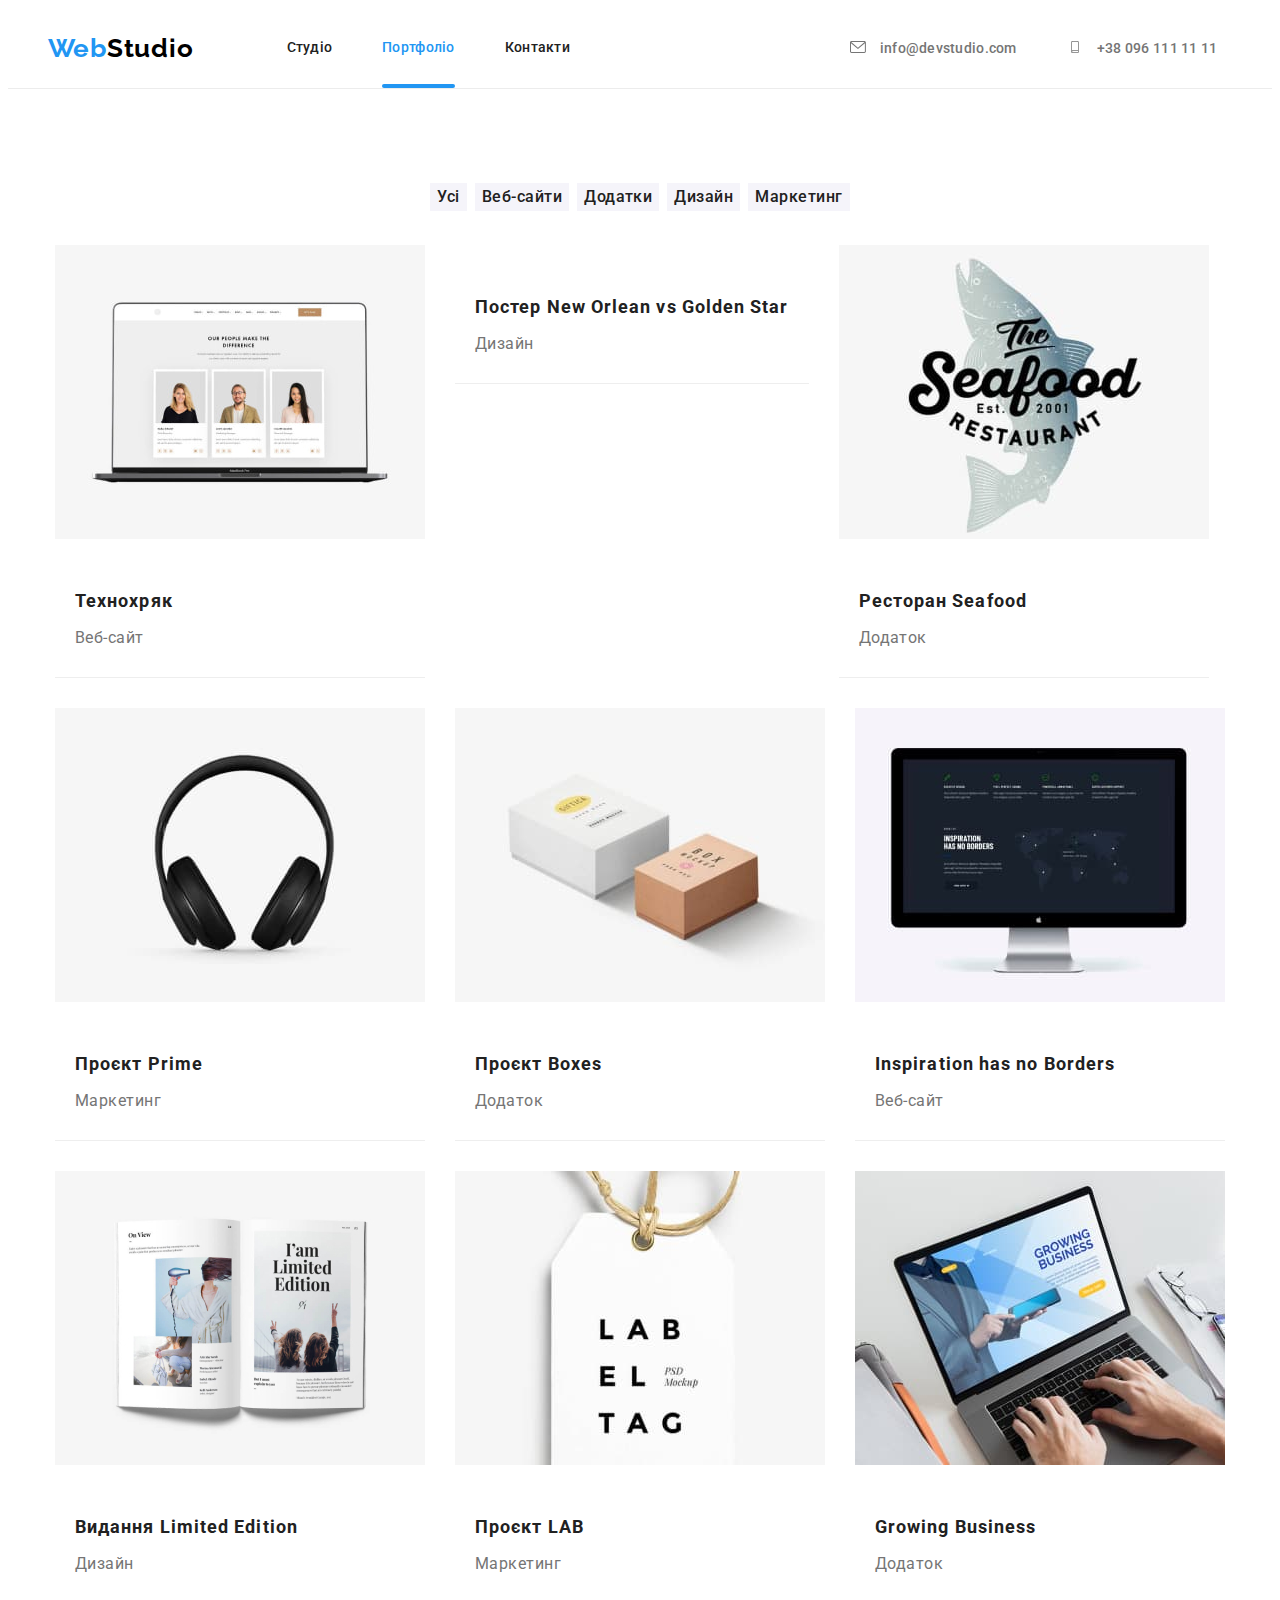
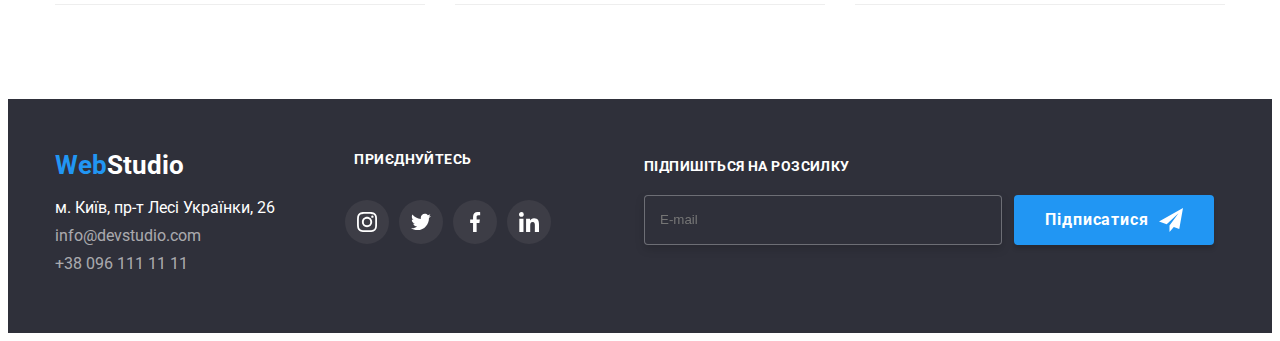
==== portfolio.html @ b53e61b6 "Add files via upload" ====
<!DOCTYPE html>
<html lang="uk">
<head>
    <meta charset="UTF-8">
    <meta http-equiv="X-UA-Compatible" content="IE=edge">
    <meta name="viewport" content="width=device-width, initial-scale=1.0">
    <title>Портфоліо</title>
    <link rel="preconnect" href="https://fonts.googleapis.com">
    <link rel="preconnect" href="https://fonts.gstatic.com" crossorigin>
    <link href="https://fonts.googleapis.com/css2?family=Raleway:wght@700&family=Roboto:wght@400;500;700;900&display=swap"
        rel="stylesheet">
    <link rel="stylesheet" href="https://cdnjs.cloudflare.com/ajax/libs/modern-normalize/1.1.0/modern-normalize.min.css"
        integrity="sha512-wpPYUAdjBVSE4KJnH1VR1HeZfpl1ub8YT/NKx4PuQ5NmX2tKuGu6U/JRp5y+Y8XG2tV+wKQpNHVUX03MfMFn9Q=="
        crossorigin="anonymous" referrerpolicy="no-referrer" />
   <link rel="stylesheet" href="./css/style.css">
</head>

<body>
<header class="header">
    <div class="header__list  container">
        <nav class="header__nav">
            <a class="logo" href="./index.html"><span class="logo__span">Web</span>Studio</a>
            <ul class="header__nav list">
                <li class="item">
                    <a href="./index.html" class="link">Студіо</a>
                </li>
                <li class="item">
                    <a href="./portfolio.html" class="link  current">Портфоліо</a>
                </li>
                <li class="item">
                    <a href="./test.html" class="link">Контакти</a>
                </li>
            </ul>
        </nav>
        <ul class="cont__nav list">
            <li class="item">
                <svg class="icon__header" width="16px" height="12px">
                    <use href="./images/icons.svg#envelope-hover"></use>
                </svg>
                <a href="mailto:info@devstudio.com" class="link">info@devstudio.com</a>
                <!-- <div class="registr"></div> -->
            </li>

            <li class="item">
                <svg class="icon__header" width="10px" height="16px">
                    <use href="./images/icons.svg#smartphone"></use>
                </svg>
                <a href="tel:+380961111111" class="link" data-mo>+38 096 111 11 11</a>
            </li>
        </ul>
    </div>
</header>
    <main>
                <!-- Навігація по сайту -->
            <h1 class="visually__hidden">Приклади робіт</h1>
        <section class="filtres container">
            <ul class="list filtres__project">
                <li class="item"><button class="button filtres__button" type="button" >Усі</button></li>
                <li class="item"><button class="button filtres__button" type="button">Веб-сайти</button></li>
                <li class="item"><button class="button filtres__button" type="button">Додатки</button></li>
                <li class="item"><button class="button filtres__button" type="button">Дизайн</button></li>
                <li class="item"><button class="button filtres__button" type="button">Маркетинг</button></li>
            </ul>
        </section>
        
             <!--project-->
        <section class="container project">           
            <ul class="list project__portfolio">
                <li class="proj">
                    <a  href="#" class="link">
                    <div class="works">                    
                    <img src="./images/Portfolio/foto-laptop.jpg" alt="">
                    <p class="features-card">Ресурс пропонує комплексні пропозиції з різним рівнем функціоналу та сервісів. Все це дозволить відвідувачу отримати вичерпні відомості про компанію чи приватну особу.</p>
                </div>            
                   
                <div class="name-project">
                        <h2 class="project-title">Технохряк</h2>
                        <p class="project-text">Веб-сайт</p>                
                 </div> 
                </a>                   
                </li>

                <li class="item proj">
                    <a class="link" href="#">
                        <div class="works">
                          <img src="./images/Portfolio/basketball.jpg" alt=""> 
                          <p class="features-card">Ресурс пропонує комплексні пропозиції з різним рівнем функціоналу та сервісів. Все це дозволить відвідувачу отримати вичерпні відомості про компанію чи приватну особу.</p> 
                        </div>
                     
                     <div class="name-project">
                        <h2 class="project-title">Постер New Orlean vs Golden Star</h2>
                        <p class="project-text">Дизайн</p></div>
                </a>                                         
                </li>

                <li class="item proj">
                    <a class="link" href="#">
                        <div class="works">
                           <img src="./images/Portfolio/seabood-restoran.jpg" alt="">
                           <p class="features-card">Ресурс пропонує комплексні пропозиції з різним рівнем функціоналу та сервісів. Все це дозволить відвідувачу отримати вичерпні відомості про компанію чи приватну особу.</p>  
                        </div>
                    
                    <div class="name-project">
                        <h2 class="project-title">Ресторан Seafood</h2>
                        <p class="project-text">Додаток</p></div>
                    </a>                                        
                </li>

                <li class="item proj">
                    <a class="link" href="#">
                        <div class="works">
                            <img src="./images/Portfolio/headphone.jpg" alt="">
                            <p class="features-card">Ресурс пропонує комплексні пропозиції з різним рівнем функціоналу та сервісів. Все це дозволить відвідувачу отримати вичерпні відомості про компанію чи приватну особу.</p> 
                        </div>
                    
                    <div class="name-project">
                        <h2 class="project-title">Проєкт Prime</h2>
                        <p class="project-text">Маркетинг</p></div>
                    </a>
                                        
                </li>

                <li class="item proj"> 
                    <a class="link" href="#">
                        <div class="works">
                            <img src="./images/Portfolio/box.jpg" alt="">
                            <p class="features-card">Ресурс пропонує комплексні пропозиції з різним рівнем функціоналу та сервісів. Все це дозволить відвідувачу отримати вичерпні відомості про компанію чи приватну особу.</p> 
                        </div>
                    
                    <div class="name-project">
                        <h2 class="project-title">Проєкт Boxes</h2>
                        <p class="project-text">Додаток</p></div>
                    </a>
                                        
                </li>
                
                <li class="item proj">
                    <a class="link" href="#">
                        <div class="works">
                            <img src="./images/Portfolio/monitor-aple.jpg" alt="">
                            <p class="features-card">Ресурс пропонує комплексні пропозиції з різним рівнем функціоналу та сервісів. Все це дозволить відвідувачу отримати вичерпні відомості про компанію чи приватну особу.</p> 
                        </div>
                    
                    <div class="name-project">
                        <h2 class="project-title">Inspiration has no Borders</h2>
                        <p class="project-text">Веб-сайт</p></div>
                    </a>                  
                </li>

                <li class="item proj">
                    <a class="link" href="#">
                        <div class="works">
                            <img src="./images/Portfolio/joornal.jpg" alt="">
                            <p class="features-card">Ресурс пропонує комплексні пропозиції з різним рівнем функціоналу та сервісів. Все це дозволить відвідувачу отримати вичерпні відомості про компанію чи приватну особу.</p> 
                        </div>
                    
                    <div class="name-project">
                         <h2 class="project-title">Видання Limited Edition</h2>
                         <p class="project-text">Дизайн</p></div>
                        </a>                                       
                </li>
 
                <li class="item proj">
                    <a class="link" href="#">
                        <div class="works">
                            <img src="./images/Portfolio/label-tag.jpg" alt="">
                            <p class="features-card">Ресурс пропонує комплексні пропозиції з різним рівнем функціоналу та сервісів. Все це дозволить відвідувачу отримати вичерпні відомості про компанію чи приватну особу.</p> 
                        </div>
                    
                    <div class="name-project">
                        <h2 class="project-title">Проєкт LAB</h2>
                        <p class="project-text">Маркетинг</p></div>
                        </a>                                        
                </li>

                <li class="item proj">
                    <a class="link" href="">
                        <div class="works">
                            <img src="./images/Portfolio/laptop-work.jpg" alt="Зростаючий бізнес">
                            <p class="features-card">Ресурс пропонує комплексні пропозиції з різним рівнем функціоналу та сервісів. Все це дозволить відвідувачу отримати вичерпні відомості про компанію чи приватну особу.</p> 
                        </div>
                    
                    <div class="name-project">
                        <h2 class="project-title">Growing Business</h2>
                        <p class="project-text">Додаток</p></div>
                    </a>                                        
                </li>                                           
            </ul>            
        </section>
    </main>

<footer>
    <div class="foot container">
        <div class="">
            <a class="logo__foot" href="./index.html"><span class="logo__span">Web</span>Studio</a>
            <p class="address">м. Київ, пр-т Лесі Українки, 26 </p>
            <address class="main__address">
                <ul class="main__kontakt list">
                    <li class="mail"><a class="contact" href="mailto:info@devstudio.com">info@devstudio.com</a></li>
                    <li class="mail"> <a class="contact" href="tel:+380961111111">+38 096 111 11 11</a></li>
                </ul>
            </address>
        </div>

        <div class="link__footer">
            <p>приєднуйтесь</p>
            <ul class="seti list">
                <li>
                    <a class="link-seti" href="https://www.instagram.com/">
                        <svg width="20px" height="20px">
                            <use href="./images/icons.svg#instagram"></use>
                        </svg>
                    </a>
                </li>
                <li>
                    <a class="link-seti" href="https://twitter.com/">
                        <svg width="20px" height="20px">
                            <use href="./images/icons.svg#twitter"></use>
                        </svg>
                    </a>
                </li>
                <li>
                    <a class="link-seti" href="https://www.facebook.com/">
                        <svg width="20px" height="20px">
                            <use href="./images/icons.svg#facebook"></use>
                        </svg>
                    </a>
                </li>
                <li>
                    <a class="link-seti" href="https://www.linkedin.com/">
                        <svg width="20px" height="20px">
                            <use href="./images/icons.svg#linkedin"></use>
                        </svg>
                    </a>
                </li>
            </ul>
        </div>
        <div class="mail__input">
            <h3 class="join__us">Підпишіться на розсилку</h3>
            <div class="subscribe">
                <label for="mail"></label>
                <input id="mail" type="email" name="mail" placeholder="E-mail">
                <button class="submit__footer" type="submit">Підписатися
                    <svg class="icon__send" width="24" height="24">
                        <use href="./images/icons.svg#icon-send"></use>
                    </svg>
                </button>
            </div>
        </div>


    </div>


</footer>
    
</body>
</html>
---- css/style.css ----
/*  Collors вторичний #212121 */
/*  Collors основний #757575 */
/*  Акцент #2196F3; */
/* Button-active */
/* --bacground-team F5F4FA */

:root{
--primary-text-color: #757575;
--title-text-color: #212121;
--accent-color: #2196F3;
--color-logotip: #000000;
--background: #FFFFFF;
--footer-color: #2F303A;
--background-color: #F5F4FA;
--color-address:rgba(255, 255, 255, 0.6);
--button-active:#188CE8;
--badground-team: #F5F4FA;
--border: #EEEEEE;
--color-icon: #F6F5FB;
--color-seti:#AFB1B8;
--color-backdrop: rgba(0, 0, 0, 0.2);
--color-modal: 0px 1px 3px rgba(0, 0, 0, 0.12), 0px 1px 1px rgba(0, 0, 0, 0.14), 0px 2px 1px rgba(0, 0, 0, 0.2);
--color-border-input: rgba(255, 255, 255, 0.3);
} 
/* Свойства для корректного отображения картинок */
img {
    display: block;
    max-width: 100%;
    height: auto;
}

html{
    box-sizing: border-box; /* pading+border+content Точні розміри */
}
*,
*::before,
*::after{
    box-sizing: inherit;
}

body
{
   background-color: #FFFFFF;
   color: var(--primary-text-color);
   font-family: Roboto, sans-serif;   
}

/* Стили для обнуления верхних отступов у элементов */
h1,
h2,
h3,
h4,
h5,
h6,
p {
    margin-top: 0;
}

/* Класс для обнуления базовых свойств у списков (ul) */
.list{
    list-style: none;
    padding: 0px;
    margin: 0px;
}   

    /*  text-decoration: none; */
.logo, .link, .works,
.logo__foot, .contact
{
    text-decoration: none;
}

                 /*  Header  */

.header.container{
      margin-left: auto;
        margin-right: auto;
        padding-left: 15px;
        padding-right: 15px;
        width: 1200px;
}          

.header {
    align-items: center;
    justify-content: space-between;
    margin-top: 0px;
    margin-bottom: 0px;
    padding-right: 15px;
    border-bottom: 1px solid #ECECEC;
}
.header__list {
    display: flex;
    margin-top: 0px;
    margin-bottom: 0px;
    margin-left: auto;
    align-items: normal;
    justify-items: flex-end;
}

/* .item-nav{
    padding: 32px;
} */
.container{ 
    margin-left: auto;
    margin-right: auto;
    text-decoration: none;
    padding-left: 15px;
    padding-right: 15px;
    width: 1200px;

}

.header__nav{
    display: flex;
    align-items: center;
    color: var(--accent-color);
    margin-bottom: 0px;
    margin-top: 0px;
    padding-top: 0px;
    padding-bottom: 0px;
    
}

.logo{
    color: var(--color-logotip);
    font-weight: 700;
    font-size: 26px;
    font-family: Raleway, sans-serif;
    line-height: 1.19;
    text-decoration: none;
    text-align: center;
    letter-spacing: 0.03em;
    margin-right: 93px;
}

.logo__span{
    color: var(--accent-color);
        
}
     /* Icon heder */

.icon__header{
    fill: var(--primary-text-color);  
    margin-right: 10px;  
    display: inline-flex;    
    content: "";
    width: 16px;
    height: 12px;
    padding: 0px;
    background-position: cover;
    transition: fill 250ms cubic-bezier(0.4, 0, 0.2, 1), color 250ms cubic-bezier(0.4, 0, 0.2, 1);
}


    /* Site Nav */

.header__nav{
    display: flex;
    align-items: center;
    transition: transform 250ms cubic-bezier(0.4, 0.0, 0.2, 1.0);
}
.header__nav-list {
    display: block;
}
.header__nav .item:not(:last-child){
    margin-right: 50px;
}

.header__nav .link:hover, 
.header__nav .link:focus,
.icon-header:focus,
.icon-header:hover{
    color: var(--accent-color);    
}

.header__nav .link {
    display: block;
    color: var(--title-text-color);
    padding-top: 32px;
    padding-bottom: 32px;
}

.cont__nav{
    display: flex;
    margin-left: auto;
    align-items: center;
}
.cont__nav .item:not(:last-child) {
    margin-right: 50px;
}

.cont__nav .link{
    color: var(--primary-text-color);
    font-weight: 500;
    font-size: 14px;
    line-height: 1.14;
    letter-spacing: 0.02em;   
    
}

.cont__nav .link:hover,
.cont__nav .link:focus{
    color: var(--accent-color);
}

.link{
    font-weight: 500;
    font-size: 14px;
    line-height: 1.14;
    letter-spacing: 0.02em;   
}

.link.current{
    position: relative;
    color: var(--accent-color);    
}

.link.current::after {
    display: inline-block;
    content: "";
    position: absolute;
    display: flex;
    bottom: 0; 
    left: 0;

    width: 100%;
    height: 4px;      

    background-color: var(--accent-color);
    border-radius: 2px;
}


                        /* Hero */
/*  */
.hero{
    background-color:var(--footer-color) ;         
    background-repeat: no-repeat; /*не повторює зображення*/ 
    background-position: center; /* центрірує зображення, є ще top right.... */
    /* background-size: 100% 100% або cover - зберігає пропорції ; розтягує картинку  */
    background-size: cover;
    /* background-attachment: fixed; єфект паралакc картинка остаеться на месте при скролинге */
    /* background-attachment: scroll; картинка скролиться з контентом він йде за замовчуванням  */
    background-image: linear-gradient(
        to right,
        rgba(47, 48, 58, 0.4),
        rgba(47, 48, 58, 0.4)),
        url('../images/iImg-overlay.jpg'); /*  загрузка зображення фоном */
    text-align: center;
    margin-top: 0px;
    margin-bottom: 0px; 
    padding-top: 200px;
    padding-bottom: 200px;    
}

.hero__title{
    color:var(--background);   
    font-weight: 900;
    font-size: 44px;
    line-height: 1.36;   
    letter-spacing: 0.06em;
    
    
    text-transform: uppercase;   
    margin-top: 0px; 
    margin-bottom: 0px;
    max-width: 696px;
    margin-left: auto;
    margin-right: auto;
}

            /* Переваги */
.perevagu{
    padding-top: 94px;
    padding-bottom: 94px;
}
.title{
    color: var(--title-text-color);    
    font-weight: 700;
    font-size: 14px;
    line-height: 1.14;
    letter-spacing: 0.03em;
    text-transform: uppercase;

    margin-top: 0px;
    margin-bottom: 0px;

}

.hero-button {
    background-color:var(--accent-color) ;
    color:var(--background); 
    font-family: inherit;
    margin-top: 40px;    
   
    min-width: 216px;   
    height: 50px;
    padding: 10px 32px;
    text-align: center;
    border: 1px solid transparent;
}

.hero-button:focus,
.hero-button:hover{
    background-color: var(--button-active) ;
    color: var(--background);
    font-family: inherit;
    filter: drop-shadow(0px 4px 4px rgba(0, 0, 0, 0.25));    
}

.visually__hidden {
    position: absolute;
    white-space: nowrap;
    width: 1px;
    height: 1px;
    overflow: hidden;
    border: 0;
    padding: 0;
    clip: rect(0 0 0 0);
    clip-path: inset(50%);
    margin: -1px;
}

.benefits{
    display: flex;   
    gap: 30px;  
}

.icon__benefits{
    background-color: var(--background-color); 
    width: 270px;
    height: 120px;  
    margin-bottom: 30px;
    padding: 25px 100px;
    border-radius: 4px;
}
.icon__benefits:focus,
.icon__benefits:hover{
    filter: drop-shadow(0px 4px 4px rgba(0, 0, 0, 0.25));
    background-color: var(--color-icon);
    border-radius: 4px;  
    cursor: pointer;  
}

.link-seti{
    display: flex;
    background-position: center;
    content: "";
    
    width: 40px;
    height: 40px;
      
    border-radius: 50%;      
    padding: 12px 12px;   
    fill: var(--color-seti);
}

.seti{
    display: flex;
    justify-content: center;
    gap: 10px;
}

.link-seti:focus,
.link-seti:hover{
    background-color: var(--accent-color);
    fill:  var(--background);
}

    /* Button */
.button{
    background-color: var(--background-color);
    color: var(--title-text-color);
    font-family: inherit;
    border: 1px solid transparent;
    font-weight: 500;
    font-size: 16px;
    line-height: 1.6;
    text-align: center;
    letter-spacing: 0.03em;
    cursor: pointer;
    display: inline-block;
    padding-top: 0px;
    padding-bottom: 0px;
}  

.button:hover,
.button:focus{
    background-color: var(--accent-color);
    color: var(--background);
    border: 1px solid transparent;
    border-radius: 4px;
}  

    /* Text P */
.text{
    color: var(--primary-text-color);
    font-weight: 400;
    font-size: 14px;
    line-height: 1.7;   
    letter-spacing: 0.03em;

    margin-top: 0px;
    margin-bottom: 0;

    padding-top: 10px;
    padding-bottom: 0px;
}

.home__container{       
        width: 1200px;
        margin-left: auto;
        margin-right: auto;
        margin-top: 0px;
        margin-bottom: 94px;
        
}

.home__working{
    display: flex;
    gap: 30px;
    
    padding-top: 50px;
    padding-bottom: 0px;           
}

.label{
    position: absolute;
    width: 370px;
    height: 70px;
    padding: 27px;        
    margin-top: 224px;        
    background: rgba(47, 48, 58, 0.8);
    text-align: center;
        
    font-size: 14px;
    font-weight: 700;
    line-height: 16px;        
    letter-spacing: 0.03em;
    text-transform: uppercase; 
    color: var(--background);
}



            /* Наша команда */

.home__title{
    color: var(--title-text-color);
    width: 1200px;
    margin-top: 0px;
    margin-bottom: 0px;
    margin-left: auto;
    margin-right: auto;

    padding-top: 94px;
    padding-bottom: 0px;
    

    font-weight: 700;
    font-size: 36px;
    line-height: 1.14;
    letter-spacing: 0.03em;
    text-transform: uppercase; 
    text-align: center;
}

.team{   
    margin-top: 0px;
    margin-left: auto;
    margin-right: auto;
    width: 1200px;   
    display: flex;
    gap: 30px;

    padding-top: 50px;
    padding-bottom: 94px;
}
/* .team .item:not(:last-child) {
    margin-right: 50px;
} */

.team__containe{
    background-color: var(--badground-team);
}

.name{
    color: var(--title-text-color);
    font-weight: 500;
    font-size: 16px;
    line-height: 1.2;
    letter-spacing: 0.03em;
    text-align: center;

    margin-top: 0px;
    margin-bottom: 0px;     
}

.team__text{
    color: var(--primary-text-color);
    font-weight: 400;
    font-size: 16px;
    line-height: 1.2; 
    letter-spacing: 0.03em;
    text-align: center;

    margin-top: 0px;
    margin-bottom: 0px;
    padding-top: 10px;
}

.team__name{   
    padding-top: 30px;
    padding-bottom: 30px;
    box-shadow: 0px 1px 3px rgba(0, 0, 0, 0.12), 0px 1px 1px rgba(0, 0, 0, 0.14), 0px 2px 1px rgba(0, 0, 0, 0.2);
    border-radius: 0px 0px 4px 4px;
    background-color: var(--background);
}

    /* Footer */
.logo__foot{
    color: var(--background);
    font-weight: 700;
    font-size: 26px;
    line-height: 1.2px;
}

.container.foot{
   padding-top: 60px;   
}

footer{
    background-color: var(--footer-color);
    
}

.address{
    color: var(--background);
    margin-top: 20px;
}
.main__address{  
    display: flex; 
    flex-wrap: nowrap;
    flex-direction: column-reverse;
    margin-top: 0px;
    margin-bottom: 0px;
    margin: 0px;
    padding: 0;  
}

.main__kontakt>a{
    padding: 0;
    
}
.contact{
    color: var(--color-address);       
}

address{
    font-style: normal;
}

.mail{
    padding-top: 9px;
}
p{
    margin-top: 0px;
    margin-bottom: 0px;
}
.link__footer{
    display: flex;   
    flex-direction: column;
    margin-left: 70px;
    
}
.link__footer p {
    text-transform: uppercase;
    text-align: center;
    color: var(--background);
    margin-bottom: 20px;
    margin-right: 70px;
    font-weight: 700;
    font-size: 14px;
    line-height: 1.14px;
    letter-spacing: 0.03em;
}
.container.foot{
    padding-top: 60px;
    padding-bottom: 60px;
    /* padding-left: 215px; */

}

.foot{
    display: flex;
       
 } 
.seti .link-seti {
    margin: 0px;
}

.seti {
    display: flex;   
    justify-content: center;
    gap: 10px;
    padding-left: 0;
    padding-right: 0;
    margin-top: 20px;
}


.link-seti {
    display: flex;
    align-items: center;
    justify-content: center;
    width: 44px;
    height: 44px;
    border-radius: 50%;
    fill: var(--background);
    background: rgba(184, 177, 177, 0.1);
}

.link-seti:hover,
.link-seti:focus {
    background-color: var(--accent-color);
}

.seti__name{
    align-items: center;
    justify-content: center;
    width: 44px;
    height: 44px;
    border-radius: 50%;
    fill: var(--color-seti);        
    display: flex;
}

.seti__name:focus,
.seti__name:hover{
    background-color: var(--accent-color);
    fill: var(--background);
}

/* Підписка footer */

.subscribe {
    display: flex;
}

.join__us {
    margin-top: 0;
    margin-bottom: 20px;
    font-weight: 700;
    font-size: 14px;
    line-height: 1.14;
    letter-spacing: 0.03em;
    text-transform: uppercase;
    color: var(--background);
}

.mail__input{   
    margin-left: 93px;
    width: 570px;
    height: 86px;
} 

.mail__input input {
    margin: 0;
    margin-right: 12px;
    padding: 15px;
    width: 358px;
    height: 50px;
    border: 1px solid var(--color-border-input);
    filter: drop-shadow(0px 4px 4px rgba(0, 0, 0, 0.15));
    border-radius: 4px;
    background: var(--footer-color);
    color: var(--background);
}

.icon__send {
    margin-left: 10px;
    fill: var(--background);
}

.submit__footer { 
    cursor: pointer;
    width: 200px;
    height: 50px;
    background: var(--accent);
    box-shadow: 0px 4px 4px rgba(0, 0, 0, 0.15);
    border-radius: 4px;
    border: transparent;
    color: var(--background);
    font-family: inherit;
    font-weight: 700;
    font-size: 16px;
    line-height: 1.88;
    letter-spacing: 0.06em;
    background-color: var(--accent-color);
    display: flex;
    align-items: center;
    justify-content: center;
}


                    /* project */
.project-title{
    color: var(--title-text-color);
    font-weight: 700;
    font-size: 18px;
    line-height: 2;
    letter-spacing: 0.06em;
    margin-top: 20px;
    margin-bottom: 0px;    
}

.project-text{
    color: var(--primary-text-color);
    font-weight: 400;
    font-size: 16px;
    line-height: 1.9;
    letter-spacing: 0.03em;
    margin-top: 4px;
    margin-bottom: 0px;   
}

        /* < !-- Навігація по сайту --> */
.filtres{
    padding-top: 94px;
    padding-bottom: 34px;   
   }

.filtres__project{
    display: flex;    
    padding-top: 0px;
    padding-bottom: 0px;
    justify-content: center
}

.filtres__project .item:not(:last-child){
 margin-right: 8px;
}

.filtres__button{
    text-align: center;
}

.project{
    padding-top: 0px;
    padding-bottom: 94px;
}

.project__portfolio{
    display: flex;
    flex-wrap: wrap;
    gap: 30px;
    
}

.name-project{
    
    background:var(--background);   
    padding: 24px 20px;
    border-bottom: 1px solid var(--border);       
}

.name-project:focus,
.name-project:hover{
        box-shadow: 0px 1px 1px rgba(0, 0, 0, 0.12),
        0px 4px 4px rgba(0, 0, 0, 0.06),
        1px 4px 6px rgba(0, 0, 0, 0.16);
}
.works{
    position: relative;
    overflow: hidden;
    
}


.features-card{
    position: absolute;
    left: 0;
    padding: 63px 24px;
    width: 100%;
    height: 100%;
    transform: translateY(100%);
    /* transition: transform 2000ms;     */
    text-align: left;
    opacity: 1;
    font-weight: 400;
    font-size: 18px;
    line-height: 1.55;
    letter-spacing: 0.03em;
    color: var(--white);     
    transition: 250ms cubic-bezier(0.4, 0, 0.2, 1);
    top: 0;
    
}

.proj:hover .features-card{
    transform: translateY(0);
    background-color:rgba(33, 150, 243, 0.9);
    color: var(--background);
}


.client{
    color: var(--title-text-color);
    font-weight: 700;
    font-size: 36px;
    line-height: 1.16px;
    text-align: center;
    letter-spacing: 0.03em;
    padding-top: 94px;
   
}

.client__logo{
    display: flex;  
    padding-top: 50px;
    padding-bottom: 94px;
    fill:var(--color-seti);
    
    
}
.client__icons{
    display: flex;
    gap: 30px;
    width: 170px;
    height: 92px;
    padding: 16px 32px;
    border: 1px solid #AFB1B8;
    border-radius: 4px;
    margin-left: 30px;
    cursor: pointer;
}
.client__icons:focus,
.client__icons:hover{
    border: 1px solid #2196F3;
    border-radius: 4px;
    fill: var(--accent-color);
    transition: 250ms cubic-bezier(0.4, 0, 0.2, 1);
}




            /* Modal  */
.backdrop{
    position: fixed;
    left: 0px;
    top: 0px;
    width: 100%;
    height: 100%;    
    background: var(--color-backdrop);
    transition: 250ms cubic-bezier(0.4, 0, 0.2, 1);
}

.backdrop.is-hidden{
    opacity: 0;
    pointer-events: none;
}

.modal{
    position: absolute;
    
    width: 100%;
    height: 100%;
    max-width: 528px;
    max-height: 581px;
    left: 50%;
    top: 50%;
    transform: translate(-50%, -50%);
    
    background: var(--background);
    box-shadow: 0px 1px 3px rgba(0, 0, 0, 0.12), 0px 1px 1px rgba(0, 0, 0, 0.14), 0px 2px 1px rgba(0, 0, 0, 0.2);
    border-radius: 4px;
}
.modal__close{
    cursor: pointer;
    position: absolute;
    display: flex;   
    height: 30px;
    top: 8px;
    right: 8px;
    width: 30px;
    border-radius: 50%;
    border: 1px solid rgba(0, 0, 0, 0.1);
    padding: 6px;
    transition: 250ms cubic-bezier(0.4, 0, 0.2, 1);
}
.modal__close:focus,
.modal__close:hover{   
   fill: var(--accent-color);
}

.modal-text{
    font-weight: 700;
    line-height: 23px;
    font-size: 20px;
    letter-spacing: 1.15px;
    text-align: center;
    color: var(--title-text-color);margin-top: 40px;
}



.form__modal {
    padding: 40px;
}

.form__fieled {
    display: flex;
    flex-direction: column;
    margin-bottom: 10px;
}

.form__title {
    margin-bottom: 12px;
    font-weight: 700;
    font-size: 20px;
    line-height: 1.15;
    text-align: center;
    letter-spacing: 0.03em;
    color: var(--color-title);
}

.form__fieled label {
    margin-bottom: 4px;
    font-size: 12px;
    line-height: 1.17;
    letter-spacing: 0.01em;
    color: var(--primary-text-color);
}

.textarea{
    resize: none;
}

.name-textarea {
    margin-bottom: 4px;
    resize: none;
}


.form__fieled.textarea {
    margin-bottom: 20px;
}

.form__fieled textarea {
    width: 448px;
    height: 120px;
    padding: 12px 16px;
}

.submit__modal {
    width: 250px;
    height: 50px;
    padding: 10px 52px;
    font-family: inherit;
    text-align: center;
    margin-left: 82px;
    margin-right: 82px;
    font-weight: 700;
    font-size: 16px;
    line-height: 1.88;  
    letter-spacing: 0.06em;
    color: var(--background);
    background: var(--accent-color);
    box-shadow: 0px 4px 4px rgba(0, 0, 0, 0.15);
    border-radius: 4px;
    border: transparent;
}

.submit__modal:focus,
.submit__modal:hover{
        background:var(--button-active);
        box-shadow: 0px 4px 4px rgba(0, 0, 0, 0.15);
        border-radius: 4px;
}




.form__position {
    /* position: relative; */
    width: 448px;
    height: 58px;
}


.icon__person {
    position: absolute;
    margin-top: 15px;
    top: -2px;
    left: 12px;
}
.icon__person:focus,
.icon__person:hover{
    border: var(--accent-color);
}


.icon__position {
    position: relative;
}

.icon__position input {
    /* position: relative; */
    display: inline-block;
    height: 40px;
    width: 448px;
    padding: 0px;
    padding-left: 40px;
    margin: 0;
    border: 1px solid rgba(33, 33, 33, 0.2);
    border-radius: 4px;
}

.icon__position input:focus,
.icon__position input:hover{
    border-color: var(--accent-color);  
}

.icon__position input:focus + .icon__person,
.icon__position input:hover + .icon__person {
    fill: var(--accent-color);
    border-color: var(--accent-color);
} 

.form__fieled.checkbox {
    display: flex;
    flex-direction: row;
    justify-content: center;
    align-items: center;
    margin-bottom: 30px;
    /* padding-left: 52px;
    padding-right: 51px; */
}
.form__fieled input{
margin: -3px 7px 0px 0px;
fill: var(--accent-color);
}

.link-checkbox {
    font-size: 14px;
    line-height: 1.7;
    letter-spacing: 0.03em;
    color: var(--accent-color);
}

.form__fieled label {
    font-size: 14px;
    line-height: 1.7;
    letter-spacing: 0.03em;
    color: var(--primary-text-color);
}

.form__fieled input {
    width: 16px;
    height: 15px;
}
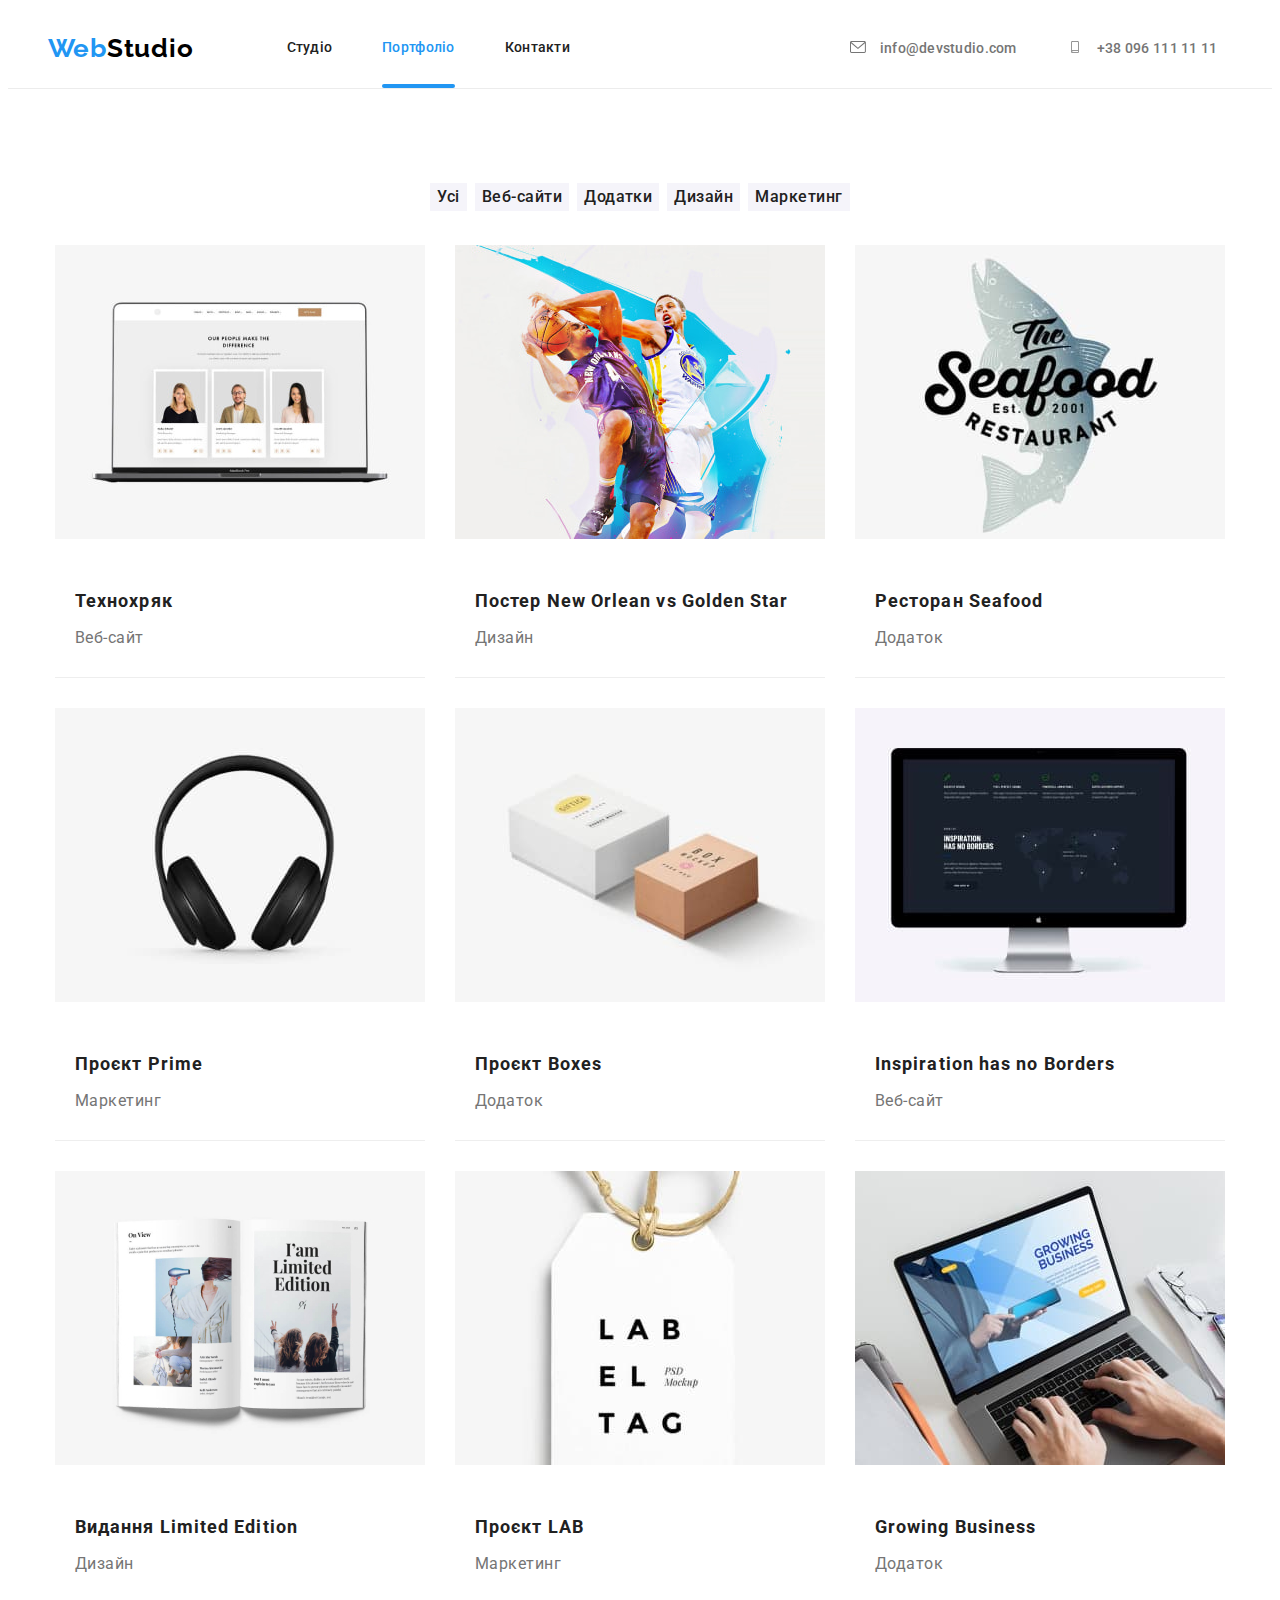
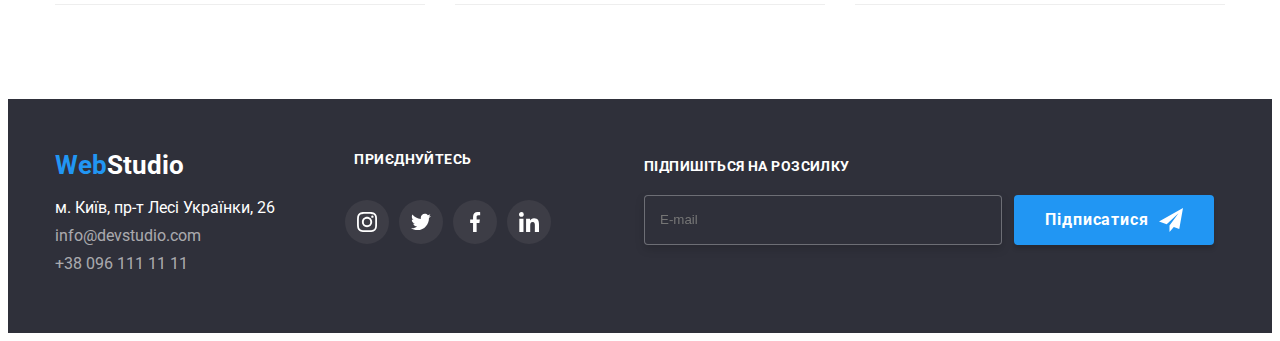
==== commit 2849dc73: "Update portfolio.html" ====
--- a/portfolio.html
+++ b/portfolio.html
@@ -83,7 +83,7 @@
                 <li class="item proj">
                     <a class="link" href="#">
                         <div class="works">
-                          <img src="./images/Portfolio/basketball.jpg" alt=""> 
+                          <img src="./images/Portfolio/basketbal.jpg" alt=""> 
                           <p class="features-card">Ресурс пропонує комплексні пропозиції з різним рівнем функціоналу та сервісів. Все це дозволить відвідувачу отримати вичерпні відомості про компанію чи приватну особу.</p> 
                         </div>
                      
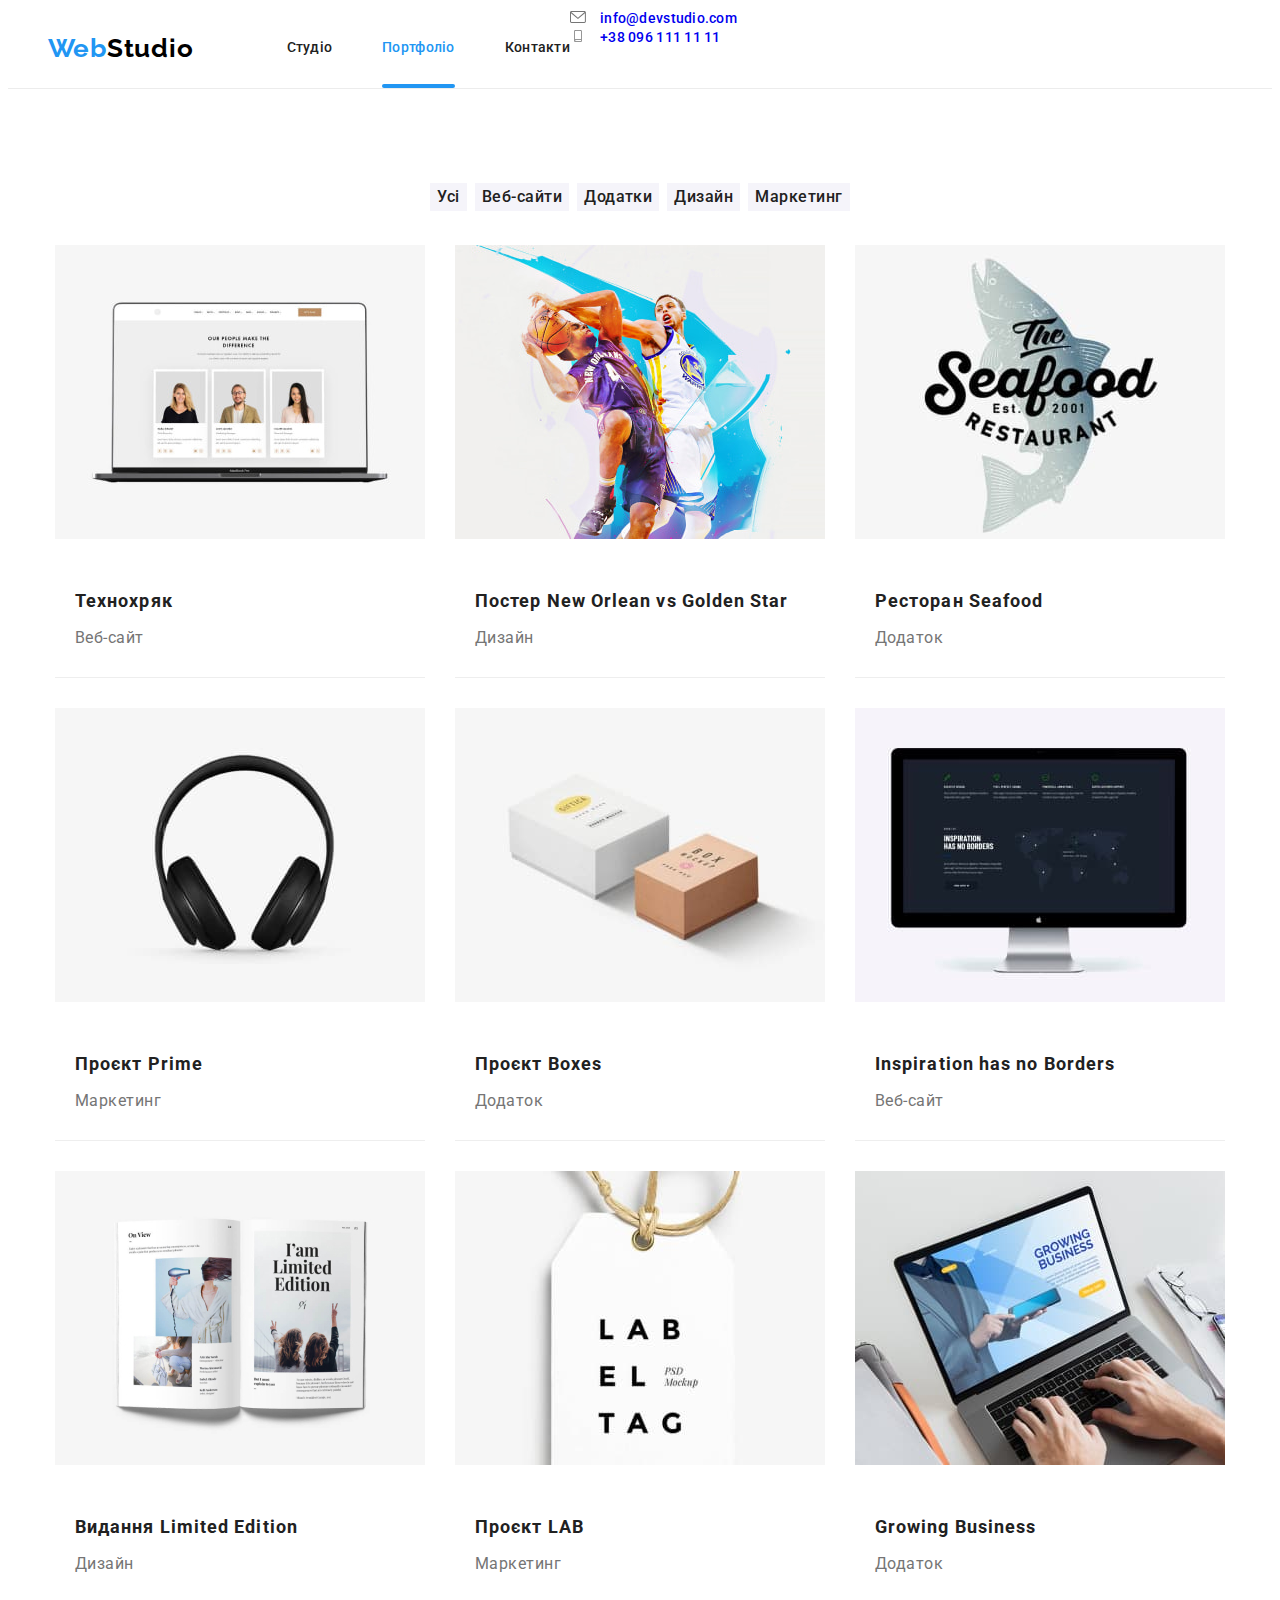
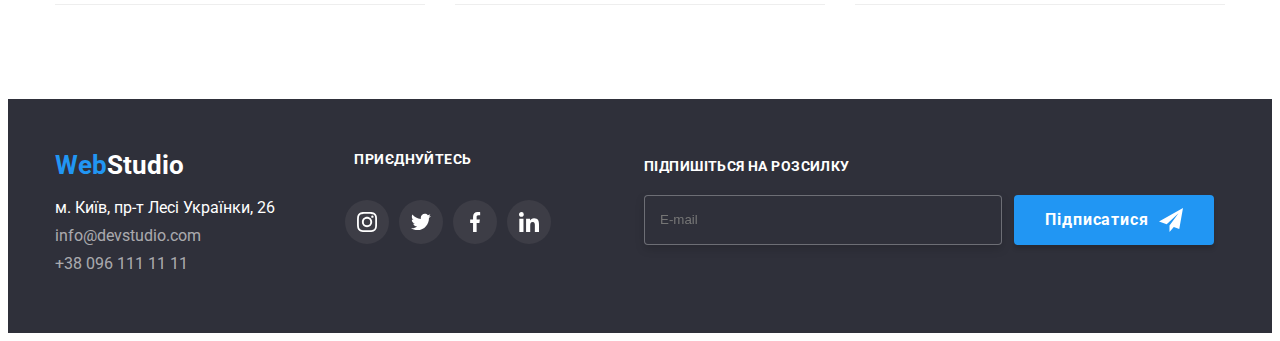
==== commit b3081245: "С деном" ====
--- a/portfolio.html
+++ b/portfolio.html
@@ -65,122 +65,122 @@
         
              <!--project-->
         <section class="container project">           
-            <ul class="list project__portfolio">
-                <li class="proj">
+            <ul class="list project__list">
+                <li class="project__item">
                     <a  href="#" class="link">
                     <div class="works">                    
                     <img src="./images/Portfolio/foto-laptop.jpg" alt="">
                     <p class="features-card">Ресурс пропонує комплексні пропозиції з різним рівнем функціоналу та сервісів. Все це дозволить відвідувачу отримати вичерпні відомості про компанію чи приватну особу.</p>
                 </div>            
                    
-                <div class="name-project">
+                <div class="project__name">
                         <h2 class="project-title">Технохряк</h2>
                         <p class="project-text">Веб-сайт</p>                
                  </div> 
                 </a>                   
                 </li>
 
-                <li class="item proj">
+                <li class="project__item">
                     <a class="link" href="#">
                         <div class="works">
                           <img src="./images/Portfolio/basketbal.jpg" alt=""> 
                           <p class="features-card">Ресурс пропонує комплексні пропозиції з різним рівнем функціоналу та сервісів. Все це дозволить відвідувачу отримати вичерпні відомості про компанію чи приватну особу.</p> 
                         </div>
                      
-                     <div class="name-project">
+                     <div class="project__name">
                         <h2 class="project-title">Постер New Orlean vs Golden Star</h2>
                         <p class="project-text">Дизайн</p></div>
                 </a>                                         
                 </li>
 
-                <li class="item proj">
+                <li class="project__item">
                     <a class="link" href="#">
                         <div class="works">
                            <img src="./images/Portfolio/seabood-restoran.jpg" alt="">
                            <p class="features-card">Ресурс пропонує комплексні пропозиції з різним рівнем функціоналу та сервісів. Все це дозволить відвідувачу отримати вичерпні відомості про компанію чи приватну особу.</p>  
                         </div>
                     
-                    <div class="name-project">
+                    <div class="project__name">
                         <h2 class="project-title">Ресторан Seafood</h2>
                         <p class="project-text">Додаток</p></div>
                     </a>                                        
                 </li>
 
-                <li class="item proj">
+                <li class="project__item">
                     <a class="link" href="#">
                         <div class="works">
                             <img src="./images/Portfolio/headphone.jpg" alt="">
                             <p class="features-card">Ресурс пропонує комплексні пропозиції з різним рівнем функціоналу та сервісів. Все це дозволить відвідувачу отримати вичерпні відомості про компанію чи приватну особу.</p> 
                         </div>
                     
-                    <div class="name-project">
+                    <div class="project__name">
                         <h2 class="project-title">Проєкт Prime</h2>
                         <p class="project-text">Маркетинг</p></div>
                     </a>
                                         
                 </li>
 
-                <li class="item proj"> 
+                <li class="project__item"> 
                     <a class="link" href="#">
                         <div class="works">
                             <img src="./images/Portfolio/box.jpg" alt="">
                             <p class="features-card">Ресурс пропонує комплексні пропозиції з різним рівнем функціоналу та сервісів. Все це дозволить відвідувачу отримати вичерпні відомості про компанію чи приватну особу.</p> 
                         </div>
                     
-                    <div class="name-project">
+                    <div class="project__name">
                         <h2 class="project-title">Проєкт Boxes</h2>
                         <p class="project-text">Додаток</p></div>
                     </a>
                                         
                 </li>
                 
-                <li class="item proj">
+                <li class="project__item">
                     <a class="link" href="#">
                         <div class="works">
                             <img src="./images/Portfolio/monitor-aple.jpg" alt="">
                             <p class="features-card">Ресурс пропонує комплексні пропозиції з різним рівнем функціоналу та сервісів. Все це дозволить відвідувачу отримати вичерпні відомості про компанію чи приватну особу.</p> 
                         </div>
                     
-                    <div class="name-project">
+                    <div class="project__name">
                         <h2 class="project-title">Inspiration has no Borders</h2>
                         <p class="project-text">Веб-сайт</p></div>
                     </a>                  
                 </li>
 
-                <li class="item proj">
+                <li class="project__item">
                     <a class="link" href="#">
                         <div class="works">
                             <img src="./images/Portfolio/joornal.jpg" alt="">
                             <p class="features-card">Ресурс пропонує комплексні пропозиції з різним рівнем функціоналу та сервісів. Все це дозволить відвідувачу отримати вичерпні відомості про компанію чи приватну особу.</p> 
                         </div>
                     
-                    <div class="name-project">
+                    <div class="project__name">
                          <h2 class="project-title">Видання Limited Edition</h2>
                          <p class="project-text">Дизайн</p></div>
                         </a>                                       
                 </li>
  
-                <li class="item proj">
+                <li class="project__item">
                     <a class="link" href="#">
                         <div class="works">
                             <img src="./images/Portfolio/label-tag.jpg" alt="">
                             <p class="features-card">Ресурс пропонує комплексні пропозиції з різним рівнем функціоналу та сервісів. Все це дозволить відвідувачу отримати вичерпні відомості про компанію чи приватну особу.</p> 
                         </div>
                     
-                    <div class="name-project">
+                    <div class="project__name">
                         <h2 class="project-title">Проєкт LAB</h2>
                         <p class="project-text">Маркетинг</p></div>
                         </a>                                        
                 </li>
 
-                <li class="item proj">
+                <li class="project__item">
                     <a class="link" href="">
                         <div class="works">
                             <img src="./images/Portfolio/laptop-work.jpg" alt="Зростаючий бізнес">
                             <p class="features-card">Ресурс пропонує комплексні пропозиції з різним рівнем функціоналу та сервісів. Все це дозволить відвідувачу отримати вичерпні відомості про компанію чи приватну особу.</p> 
                         </div>
                     
-                    <div class="name-project">
+                    <div class="project__name">
                         <h2 class="project-title">Growing Business</h2>
                         <p class="project-text">Додаток</p></div>
                     </a>                                        
@@ -191,7 +191,7 @@
 
 <footer>
     <div class="foot container">
-        <div class="">
+        <div>
             <a class="logo__foot" href="./index.html"><span class="logo__span">Web</span>Studio</a>
             <p class="address">м. Київ, пр-т Лесі Українки, 26 </p>
             <address class="main__address">
@@ -204,30 +204,30 @@
 
         <div class="link__footer">
             <p>приєднуйтесь</p>
-            <ul class="seti list">
-                <li>
-                    <a class="link-seti" href="https://www.instagram.com/">
+            <ul class="setisocial list">
+                <li>
+                    <a class="setisocial__link" href="https://www.instagram.com/">
                         <svg width="20px" height="20px">
                             <use href="./images/icons.svg#instagram"></use>
                         </svg>
                     </a>
                 </li>
                 <li>
-                    <a class="link-seti" href="https://twitter.com/">
+                    <a class="setisocial__link" href="https://twitter.com/">
                         <svg width="20px" height="20px">
                             <use href="./images/icons.svg#twitter"></use>
                         </svg>
                     </a>
                 </li>
                 <li>
-                    <a class="link-seti" href="https://www.facebook.com/">
+                    <a class="setisocial__link" href="https://www.facebook.com/">
                         <svg width="20px" height="20px">
                             <use href="./images/icons.svg#facebook"></use>
                         </svg>
                     </a>
                 </li>
                 <li>
-                    <a class="link-seti" href="https://www.linkedin.com/">
+                    <a class="setisocial__link" href="https://www.linkedin.com/">
                         <svg width="20px" height="20px">
                             <use href="./images/icons.svg#linkedin"></use>
                         </svg>
--- a/css/style.css
+++ b/css/style.css
@@ -4,7 +4,7 @@
 /* Button-active */
 /* --bacground-team F5F4FA */
 
-:root{
+ :root{
 --primary-text-color: #757575;
 --title-text-color: #212121;
 --accent-color: #2196F3;
@@ -21,8 +21,9 @@
 --color-backdrop: rgba(0, 0, 0, 0.2);
 --color-modal: 0px 1px 3px rgba(0, 0, 0, 0.12), 0px 1px 1px rgba(0, 0, 0, 0.14), 0px 2px 1px rgba(0, 0, 0, 0.2);
 --color-border-input: rgba(255, 255, 255, 0.3);
-} 
+}  
 /* Свойства для корректного отображения картинок */
+
 img {
     display: block;
     max-width: 100%;
@@ -32,6 +33,7 @@
 html{
     box-sizing: border-box; /* pading+border+content Точні розміри */
 }
+
 *,
 *::before,
 *::after{
@@ -68,7 +70,7 @@
 .logo__foot, .contact
 {
     text-decoration: none;
-}
+} */
 
                  /*  Header  */
 
@@ -168,8 +170,8 @@
 
 .header__nav .link:hover, 
 .header__nav .link:focus,
-.icon-header:focus,
-.icon-header:hover{
+.icon__header:focus,
+.icon__header:hover{
     color: var(--accent-color);    
 }
 
@@ -180,16 +182,16 @@
     padding-bottom: 32px;
 }
 
-.cont__nav{
+.header__contact{
     display: flex;
     margin-left: auto;
     align-items: center;
 }
-.cont__nav .item:not(:last-child) {
+.header__contact .item:not(:last-child) {
     margin-right: 50px;
 }
 
-.cont__nav .link{
+.header__contact .link{
     color: var(--primary-text-color);
     font-weight: 500;
     font-size: 14px;
@@ -198,8 +200,8 @@
     
 }
 
-.cont__nav .link:hover,
-.cont__nav .link:focus{
+.header__contact .link:hover,
+.header__contact .link:focus{
     color: var(--accent-color);
 }
 
@@ -326,7 +328,7 @@
     gap: 30px;  
 }
 
-.icon__benefits{
+.benefits__icon{
     background-color: var(--background-color); 
     width: 270px;
     height: 120px;  
@@ -334,15 +336,15 @@
     padding: 25px 100px;
     border-radius: 4px;
 }
-.icon__benefits:focus,
-.icon__benefits:hover{
+.benefits__icon:focus,
+.benefits__icon:hover{
     filter: drop-shadow(0px 4px 4px rgba(0, 0, 0, 0.25));
     background-color: var(--color-icon);
     border-radius: 4px;  
     cursor: pointer;  
 }
 
-.link-seti{
+.setisocial__link{
     display: flex;
     background-position: center;
     content: "";
@@ -355,14 +357,14 @@
     fill: var(--color-seti);
 }
 
-.seti{
+.setisocial{
     display: flex;
     justify-content: center;
     gap: 10px;
 }
 
-.link-seti:focus,
-.link-seti:hover{
+.setisocial__link:focus,
+.setisocial__link:hover{
     background-color: var(--accent-color);
     fill:  var(--background);
 }
@@ -407,13 +409,12 @@
     padding-bottom: 0px;
 }
 
-.home__container{       
+.home{       
         width: 1200px;
         margin-left: auto;
         margin-right: auto;
         margin-top: 0px;
-        margin-bottom: 94px;
-        
+        margin-bottom: 94px;        
 }
 
 .home__working{
@@ -480,7 +481,7 @@
     margin-right: 50px;
 } */
 
-.team__containe{
+.team-containe{
     background-color: var(--badground-team);
 }
 
@@ -595,11 +596,11 @@
     display: flex;
        
  } 
-.seti .link-seti {
+.setisocial .setisocial__link {
     margin: 0px;
 }
 
-.seti {
+.setisocial {
     display: flex;   
     justify-content: center;
     gap: 10px;
@@ -609,7 +610,7 @@
 }
 
 
-.link-seti {
+.setisocial__link {
     display: flex;
     align-items: center;
     justify-content: center;
@@ -620,8 +621,8 @@
     background: rgba(184, 177, 177, 0.1);
 }
 
-.link-seti:hover,
-.link-seti:focus {
+.setisocial__link:hover,
+.setisocial__link:focus {
     background-color: var(--accent-color);
 }
 
@@ -750,22 +751,22 @@
     padding-bottom: 94px;
 }
 
-.project__portfolio{
+.project__list{
     display: flex;
     flex-wrap: wrap;
     gap: 30px;
     
 }
 
-.name-project{
+.project__name{
     
     background:var(--background);   
     padding: 24px 20px;
     border-bottom: 1px solid var(--border);       
 }
 
-.name-project:focus,
-.name-project:hover{
+.project__name:focus,
+.project__name:hover{
         box-shadow: 0px 1px 1px rgba(0, 0, 0, 0.12),
         0px 4px 4px rgba(0, 0, 0, 0.06),
         1px 4px 6px rgba(0, 0, 0, 0.16);
@@ -797,7 +798,7 @@
     
 }
 
-.proj:hover .features-card{
+.project__item:hover .features-card{
     transform: translateY(0);
     background-color:rgba(33, 150, 243, 0.9);
     color: var(--background);
@@ -865,9 +866,9 @@
     position: absolute;
     
     width: 100%;
-    height: 100%;
+    /* height: 100%; */
     max-width: 528px;
-    max-height: 581px;
+    /* max-height: 581px; */
     left: 50%;
     top: 50%;
     transform: translate(-50%, -50%);
@@ -905,7 +906,7 @@
 
 
 
-.form__modal {
+.form {
     padding: 40px;
 }
 
@@ -926,6 +927,7 @@
 }
 
 .form__fieled label {
+    
     margin-bottom: 4px;
     font-size: 12px;
     line-height: 1.17;
@@ -984,8 +986,14 @@
 
 .form__position {
     /* position: relative; */
+    display: flex;
+    flex-direction: column;
     width: 448px;
     height: 58px;
+    margin-bottom: 10px;
+}
+.form__name{
+    margin-bottom: 4px;
 }
 
 
@@ -1003,6 +1011,7 @@
 
 .icon__position {
     position: relative;
+    margin-top: 4px;
 }
 
 .icon__position input {
@@ -1050,6 +1059,7 @@
 }
 
 .form__fieled label {
+    font-weight: 400;
     font-size: 14px;
     line-height: 1.7;
     letter-spacing: 0.03em;
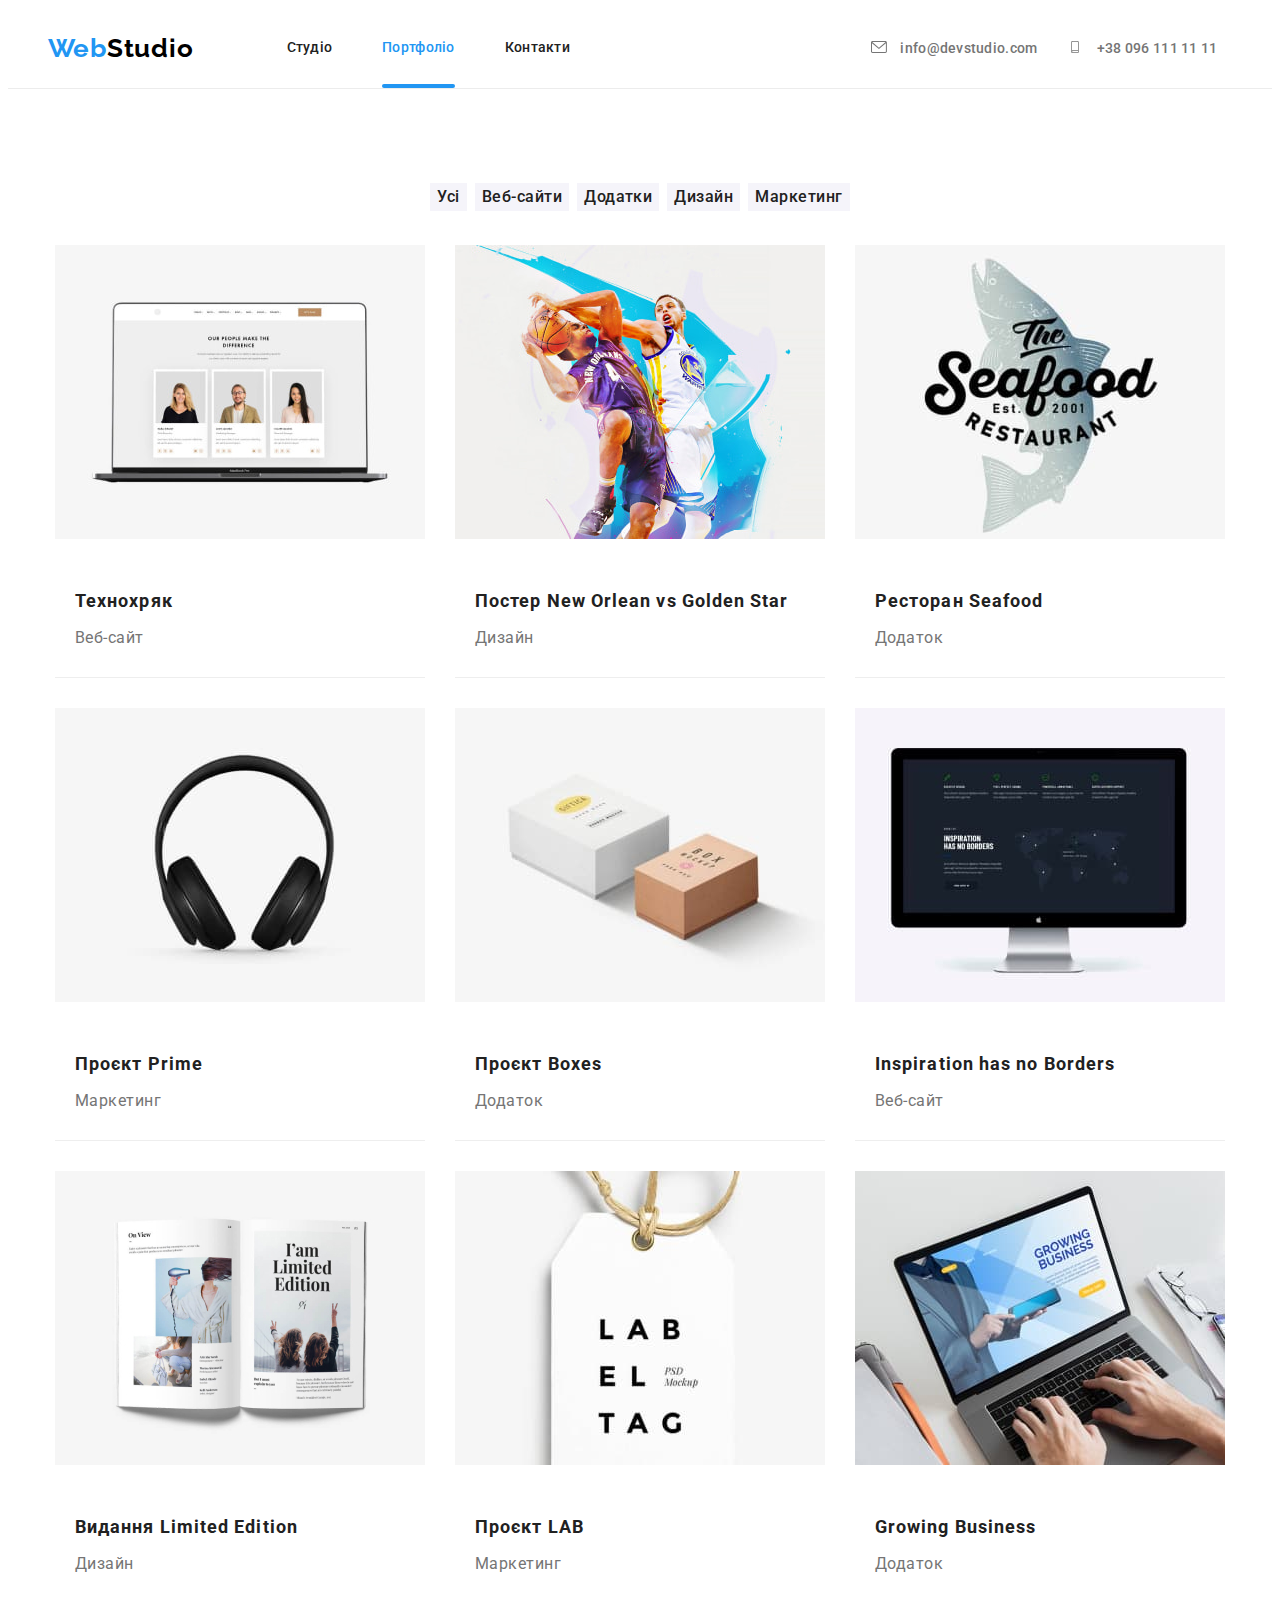
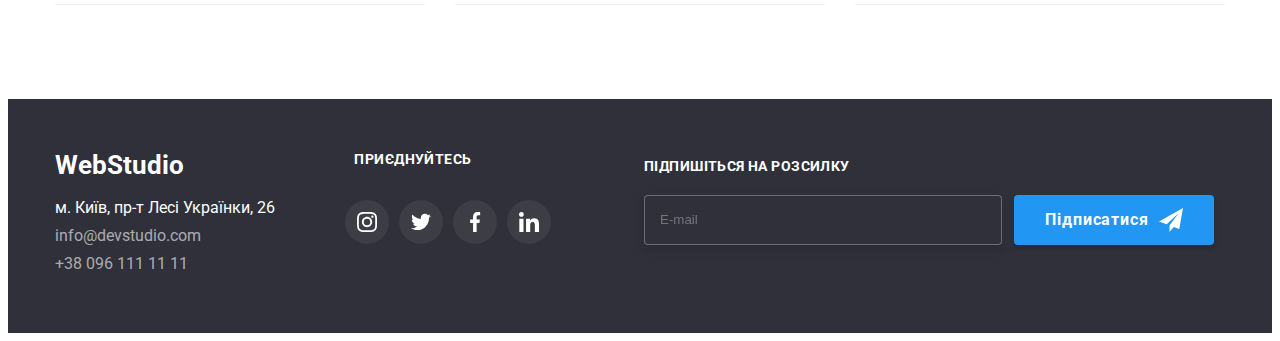
==== commit 4141d7de: "qwe" ====
--- a/portfolio.html
+++ b/portfolio.html
@@ -17,35 +17,37 @@
 
 <body>
 <header class="header">
-    <div class="header__list  container">
-        <nav class="header__nav">
-            <a class="logo" href="./index.html"><span class="logo__span">Web</span>Studio</a>
-            <ul class="header__nav list">
-                <li class="item">
-                    <a href="./index.html" class="link">Студіо</a>
-                </li>
-                <li class="item">
-                    <a href="./portfolio.html" class="link  current">Портфоліо</a>
-                </li>
-                <li class="item">
-                    <a href="./test.html" class="link">Контакти</a>
+    <div class="header__flex  container">
+        <nav class="header__navs">
+            <a class="logo" href="./index.html"><span class="logo--blue">Web</span>Studio</a>
+            <ul class="header__menu   list">
+                <li class="item     header__item">
+                    <a href="./index.html" class="link current  header__link ">Студіо</a>
+                </li>
+                <li class="item      header__item">
+                    <a href="./portfolio.html" class="link  header__link header__link--current">Портфоліо</a>
+                </li>
+                <li class="item      header__item">
+                    <a href="./test.html" class="link  header__link">Контакти</a>
                 </li>
             </ul>
         </nav>
-        <ul class="cont__nav list">
-            <li class="item">
-                <svg class="icon__header" width="16px" height="12px">
-                    <use href="./images/icons.svg#envelope-hover"></use>
-                </svg>
-                <a href="mailto:info@devstudio.com" class="link">info@devstudio.com</a>
+        <ul class="contact  list">
+            <li class="item   contact__item">
+                <a href="mailto:info@devstudio.com" class="link contact__link">
+                    <svg class="contact__icon" width="16px" height="12px">
+                        <use href="./images/icons.svg#envelope-hover"></use>
+                    </svg>
+                    info@devstudio.com</a>
                 <!-- <div class="registr"></div> -->
             </li>
 
-            <li class="item">
-                <svg class="icon__header" width="10px" height="16px">
-                    <use href="./images/icons.svg#smartphone"></use>
-                </svg>
-                <a href="tel:+380961111111" class="link" data-mo>+38 096 111 11 11</a>
+            <li class="item   contact__item">
+                <a href="tel:+380961111111" class="link  contact__link">
+                    <svg class="contact__icon" width="10px" height="16px">
+                        <use href="./images/icons.svg#smartphone"></use>
+                    </svg>
+                    +38 096 111 11 11</a>
             </li>
         </ul>
     </div>
--- a/css/style.css
+++ b/css/style.css
@@ -70,17 +70,9 @@
 .logo__foot, .contact
 {
     text-decoration: none;
-} */
+} 
 
                  /*  Header  */
-
-.header.container{
-      margin-left: auto;
-        margin-right: auto;
-        padding-left: 15px;
-        padding-right: 15px;
-        width: 1200px;
-}          
 
 .header {
     align-items: center;
@@ -90,7 +82,8 @@
     padding-right: 15px;
     border-bottom: 1px solid #ECECEC;
 }
-.header__list {
+
+.header__flex {
     display: flex;
     margin-top: 0px;
     margin-bottom: 0px;
@@ -99,28 +92,23 @@
     justify-items: flex-end;
 }
 
-/* .item-nav{
-    padding: 32px;
-} */
 .container{ 
     margin-left: auto;
-    margin-right: auto;
-    text-decoration: none;
+    margin-right: auto;   
     padding-left: 15px;
     padding-right: 15px;
     width: 1200px;
 
 }
 
-.header__nav{
+.header__navs{
     display: flex;
     align-items: center;
     color: var(--accent-color);
     margin-bottom: 0px;
     margin-top: 0px;
     padding-top: 0px;
-    padding-bottom: 0px;
-    
+    padding-bottom: 0px;    
 }
 
 .logo{
@@ -135,14 +123,77 @@
     margin-right: 93px;
 }
 
-.logo__span{
+.logo--blue{
+    color: var(--accent-color);        
+}
+
+.header__menu{
+    display: flex;
+    align-items: center;
+    transition: transform 250ms cubic-bezier(0.4, 0.0, 0.2, 1.0);
+    gap: 50px;
+}
+
+.header__link {
+    display: block;
+    color: var(--title-text-color);
+    padding-top: 32px;
+    padding-bottom: 32px;
+    font-weight: 500;
+    line-height: 1.14;
+    letter-spacing: 0.02em;
+    font-size: 14px;
+}
+
+.header__link:hover, 
+.header__link:focus
+{
+    color: var(--accent-color);    
+}
+.header__link--current{
+    position: relative;
+    color: var(--accent-color);    
+}
+
+.header__link--current::after {
+    display: inline-block;
+    content: "";
+    position: absolute;
+    display: flex;
+    bottom: 0; 
+    left: 0;
+
+    width: 100%;
+    height: 4px;      
+
+    background-color: var(--accent-color);
+    border-radius: 2px;
+}
+
+.contact{
+    display: flex;
+    align-items: center;
+    margin-left: auto;
+    gap: 30px;
+}
+
+.contact__link{
+    color: var(--primary-text-color);
+    font-weight: 500;
+    font-size: 14px;
+    line-height: 1.14;
+    letter-spacing: 0.02em;   
+    transition:color 250ms cubic-bezier(0.4, 0, 0.2, 1);
+}
+
+.contact__link:hover,
+.contact__link:focus{
     color: var(--accent-color);
-        
-}
-     /* Icon heder */
-
-.icon__header{
-    fill: var(--primary-text-color);  
+}
+
+
+.contact__icon{
+    fill: currentColor;  
     margin-right: 10px;  
     display: inline-flex;    
     content: "";
@@ -150,104 +201,27 @@
     height: 12px;
     padding: 0px;
     background-position: cover;
-    transition: fill 250ms cubic-bezier(0.4, 0, 0.2, 1), color 250ms cubic-bezier(0.4, 0, 0.2, 1);
-}
-
-
-    /* Site Nav */
-
-.header__nav{
-    display: flex;
-    align-items: center;
-    transition: transform 250ms cubic-bezier(0.4, 0.0, 0.2, 1.0);
-}
-.header__nav-list {
-    display: block;
-}
-.header__nav .item:not(:last-child){
-    margin-right: 50px;
-}
-
-.header__nav .link:hover, 
-.header__nav .link:focus,
-.icon__header:focus,
-.icon__header:hover{
-    color: var(--accent-color);    
-}
-
-.header__nav .link {
-    display: block;
-    color: var(--title-text-color);
-    padding-top: 32px;
-    padding-bottom: 32px;
-}
-
-.header__contact{
-    display: flex;
-    margin-left: auto;
-    align-items: center;
-}
-.header__contact .item:not(:last-child) {
-    margin-right: 50px;
-}
-
-.header__contact .link{
-    color: var(--primary-text-color);
-    font-weight: 500;
-    font-size: 14px;
-    line-height: 1.14;
-    letter-spacing: 0.02em;   
-    
-}
-
-.header__contact .link:hover,
-.header__contact .link:focus{
-    color: var(--accent-color);
-}
-
-.link{
-    font-weight: 500;
-    font-size: 14px;
-    line-height: 1.14;
-    letter-spacing: 0.02em;   
-}
-
-.link.current{
-    position: relative;
-    color: var(--accent-color);    
-}
-
-.link.current::after {
-    display: inline-block;
-    content: "";
-    position: absolute;
-    display: flex;
-    bottom: 0; 
-    left: 0;
-
-    width: 100%;
-    height: 4px;      
-
-    background-color: var(--accent-color);
-    border-radius: 2px;
-}
+    
+}
+
+
+
+
+
 
 
                         /* Hero */
 /*  */
 .hero{
     background-color:var(--footer-color) ;         
-    background-repeat: no-repeat; /*не повторює зображення*/ 
-    background-position: center; /* центрірує зображення, є ще top right.... */
-    /* background-size: 100% 100% або cover - зберігає пропорції ; розтягує картинку  */
-    background-size: cover;
-    /* background-attachment: fixed; єфект паралакc картинка остаеться на месте при скролинге */
-    /* background-attachment: scroll; картинка скролиться з контентом він йде за замовчуванням  */
+    background-repeat: no-repeat;  
+    background-position: center; 
+    background-size: cover;    
     background-image: linear-gradient(
         to right,
         rgba(47, 48, 58, 0.4),
         rgba(47, 48, 58, 0.4)),
-        url('../images/iImg-overlay.jpg'); /*  загрузка зображення фоном */
+        url('../images/iImg-overlay.jpg');
     text-align: center;
     margin-top: 0px;
     margin-bottom: 0px; 
@@ -386,6 +360,7 @@
     padding-bottom: 0px;
 }  
 
+
 .button:hover,
 .button:focus{
     background-color: var(--accent-color);
@@ -477,9 +452,6 @@
     padding-top: 50px;
     padding-bottom: 94px;
 }
-/* .team .item:not(:last-child) {
-    margin-right: 50px;
-} */
 
 .team-containe{
     background-color: var(--badground-team);
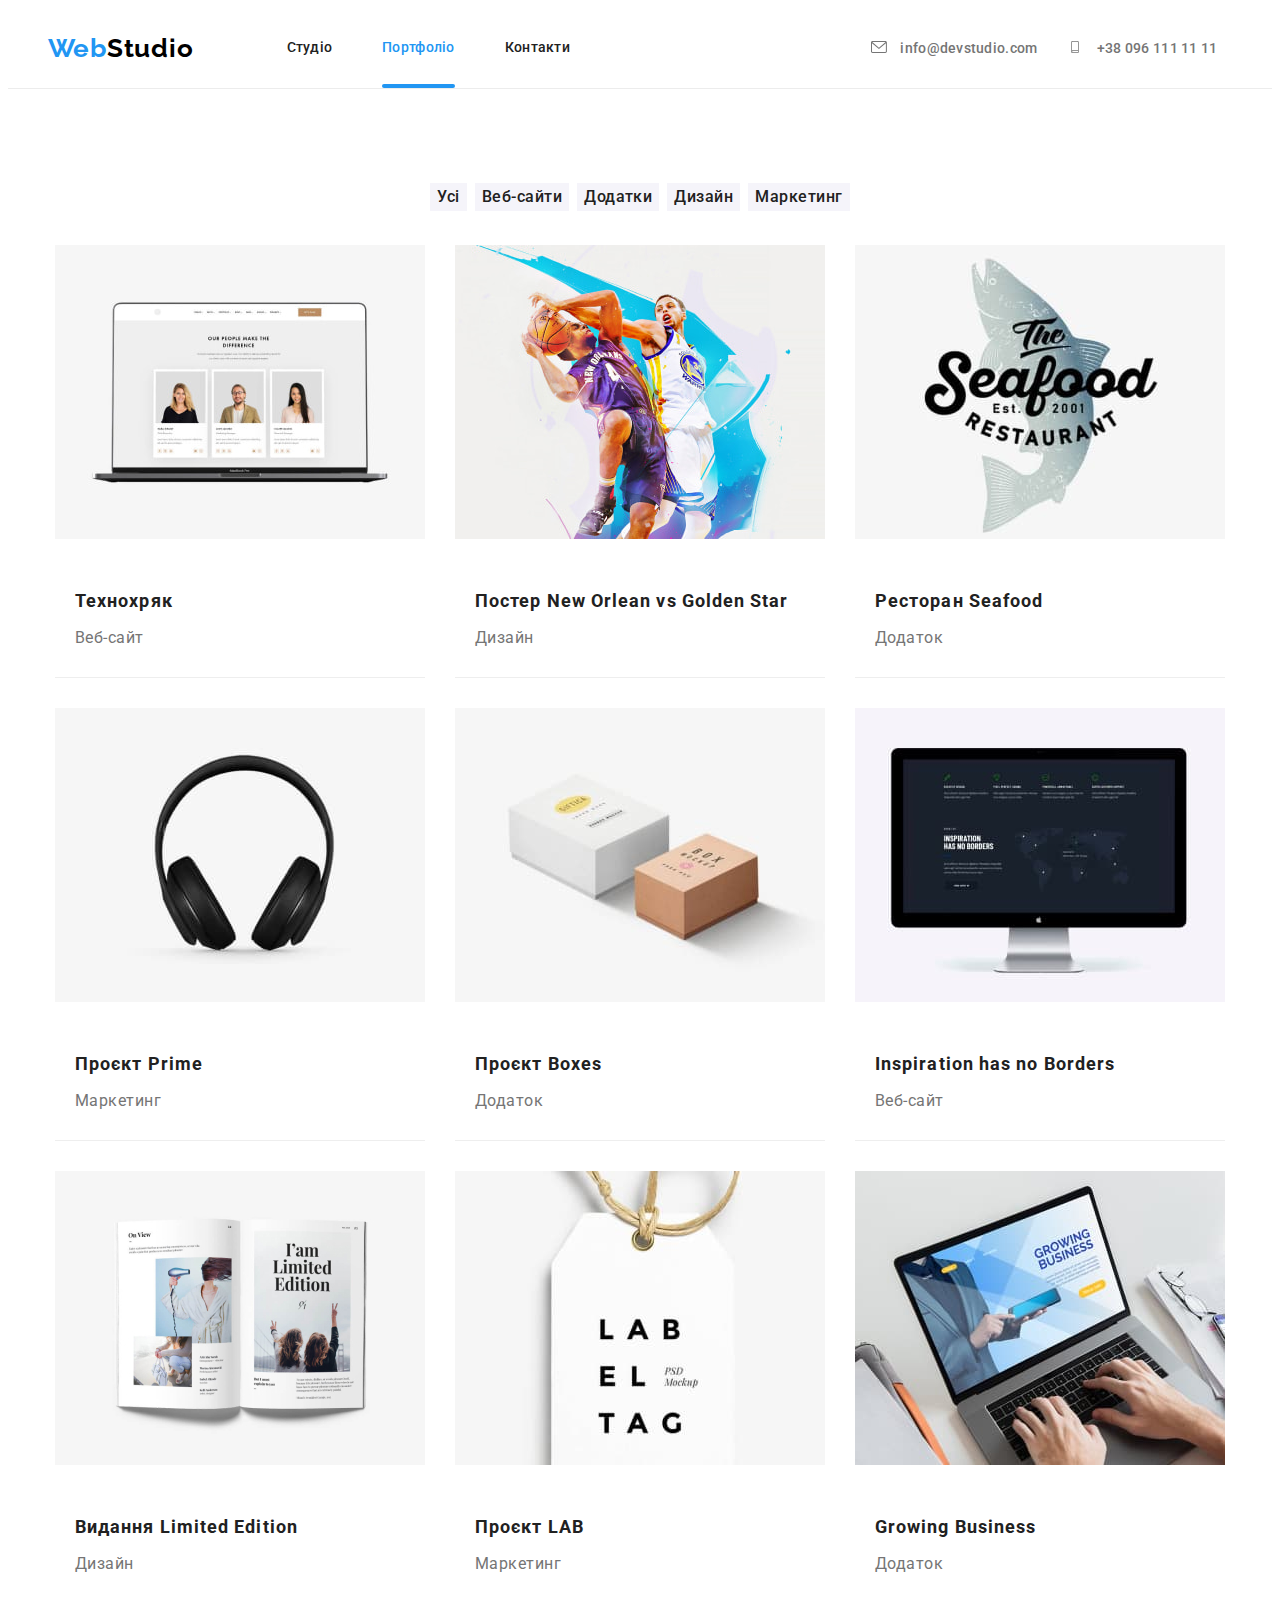
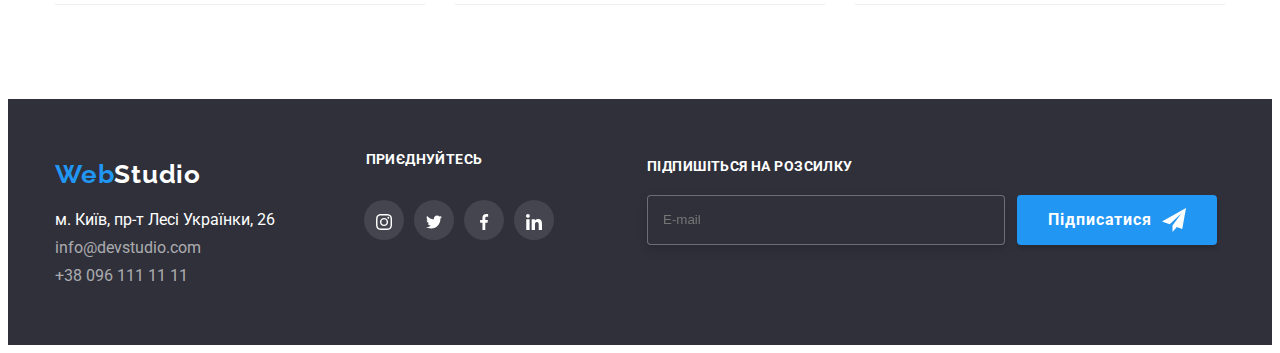
==== commit 5e9a7bf1: "Bem + Scss" ====
--- a/portfolio.html
+++ b/portfolio.html
@@ -12,14 +12,16 @@
     <link rel="stylesheet" href="https://cdnjs.cloudflare.com/ajax/libs/modern-normalize/1.1.0/modern-normalize.min.css"
         integrity="sha512-wpPYUAdjBVSE4KJnH1VR1HeZfpl1ub8YT/NKx4PuQ5NmX2tKuGu6U/JRp5y+Y8XG2tV+wKQpNHVUX03MfMFn9Q=="
         crossorigin="anonymous" referrerpolicy="no-referrer" />
-   <link rel="stylesheet" href="./css/style.css">
+ 
+   <!-- <link rel="stylesheet" href="./css/style.css"> -->
+   <link rel="stylesheet" href="./css/main.min.css">
 </head>
 
 <body>
 <header class="header">
     <div class="header__flex  container">
         <nav class="header__navs">
-            <a class="logo" href="./index.html"><span class="logo--blue">Web</span>Studio</a>
+            <a class="logo" href="./index.html">Web<span class="logo--black">Studio</span></a>
             <ul class="header__menu   list">
                 <li class="item     header__item">
                     <a href="./index.html" class="link current  header__link ">Студіо</a>
@@ -57,11 +59,11 @@
             <h1 class="visually__hidden">Приклади робіт</h1>
         <section class="filtres container">
             <ul class="list filtres__project">
-                <li class="item"><button class="button filtres__button" type="button" >Усі</button></li>
-                <li class="item"><button class="button filtres__button" type="button">Веб-сайти</button></li>
-                <li class="item"><button class="button filtres__button" type="button">Додатки</button></li>
-                <li class="item"><button class="button filtres__button" type="button">Дизайн</button></li>
-                <li class="item"><button class="button filtres__button" type="button">Маркетинг</button></li>
+                <li class="filtres__item"><button class="button filtres__button" type="button" >Усі</button></li>
+                <li class="filtres__item"><button class="button filtres__button" type="button">Веб-сайти</button></li>
+                <li class="filtres__item"><button class="button filtres__button" type="button">Додатки</button></li>
+                <li class="filtres__item"><button class="button filtres__button" type="button">Дизайн</button></li>
+                <li class="filtres__item"><button class="button filtres__button" type="button">Маркетинг</button></li>
             </ul>
         </section>
         
@@ -70,166 +72,170 @@
             <ul class="list project__list">
                 <li class="project__item">
                     <a  href="#" class="link">
-                    <div class="works">                    
+                    <div class="project__overlay">                    
                     <img src="./images/Portfolio/foto-laptop.jpg" alt="">
-                    <p class="features-card">Ресурс пропонує комплексні пропозиції з різним рівнем функціоналу та сервісів. Все це дозволить відвідувачу отримати вичерпні відомості про компанію чи приватну особу.</p>
+                    <p class="project__description">Ресурс пропонує комплексні пропозиції з різним рівнем функціоналу та сервісів. Все це дозволить відвідувачу отримати вичерпні відомості про компанію чи приватну особу.</p>
                 </div>            
                    
                 <div class="project__name">
-                        <h2 class="project-title">Технохряк</h2>
-                        <p class="project-text">Веб-сайт</p>                
+                        <h2 class="project__title">Технохряк</h2>
+                        <p class="project__text">Веб-сайт</p>                
                  </div> 
                 </a>                   
                 </li>
 
                 <li class="project__item">
                     <a class="link" href="#">
-                        <div class="works">
+                        <div class="project__overlay">
                           <img src="./images/Portfolio/basketbal.jpg" alt=""> 
-                          <p class="features-card">Ресурс пропонує комплексні пропозиції з різним рівнем функціоналу та сервісів. Все це дозволить відвідувачу отримати вичерпні відомості про компанію чи приватну особу.</p> 
+                          <p class="project__description">Ресурс пропонує комплексні пропозиції з різним рівнем функціоналу та сервісів. Все це дозволить відвідувачу отримати вичерпні відомості про компанію чи приватну особу.</p> 
                         </div>
                      
                      <div class="project__name">
-                        <h2 class="project-title">Постер New Orlean vs Golden Star</h2>
-                        <p class="project-text">Дизайн</p></div>
+                        <h2 class="project__title">Постер New Orlean vs Golden Star</h2>
+                        <p class="project__text">Дизайн</p></div>
                 </a>                                         
                 </li>
 
                 <li class="project__item">
                     <a class="link" href="#">
-                        <div class="works">
+                        <div class="project__overlay">
                            <img src="./images/Portfolio/seabood-restoran.jpg" alt="">
-                           <p class="features-card">Ресурс пропонує комплексні пропозиції з різним рівнем функціоналу та сервісів. Все це дозволить відвідувачу отримати вичерпні відомості про компанію чи приватну особу.</p>  
-                        </div>
-                    
-                    <div class="project__name">
-                        <h2 class="project-title">Ресторан Seafood</h2>
-                        <p class="project-text">Додаток</p></div>
+                           <p class="project__description">Ресурс пропонує комплексні пропозиції з різним рівнем функціоналу та сервісів. Все це дозволить відвідувачу отримати вичерпні відомості про компанію чи приватну особу.</p>  
+                        </div>
+                    
+                    <div class="project__name">
+                        <h2 class="project__title">Ресторан Seafood</h2>
+                        <p class="project__text">Додаток</p></div>
                     </a>                                        
                 </li>
 
                 <li class="project__item">
                     <a class="link" href="#">
-                        <div class="works">
+                        <div class="project__overlay">
                             <img src="./images/Portfolio/headphone.jpg" alt="">
-                            <p class="features-card">Ресурс пропонує комплексні пропозиції з різним рівнем функціоналу та сервісів. Все це дозволить відвідувачу отримати вичерпні відомості про компанію чи приватну особу.</p> 
-                        </div>
-                    
-                    <div class="project__name">
-                        <h2 class="project-title">Проєкт Prime</h2>
-                        <p class="project-text">Маркетинг</p></div>
+                            <p class="project__description">Ресурс пропонує комплексні пропозиції з різним рівнем функціоналу та сервісів. Все це дозволить відвідувачу отримати вичерпні відомості про компанію чи приватну особу.</p> 
+                        </div>
+                    
+                    <div class="project__name">
+                        <h2 class="project__title">Проєкт Prime</h2>
+                        <p class="project__text">Маркетинг</p></div>
                     </a>
                                         
                 </li>
 
                 <li class="project__item"> 
                     <a class="link" href="#">
-                        <div class="works">
+                        <div class="project__overlay">
                             <img src="./images/Portfolio/box.jpg" alt="">
-                            <p class="features-card">Ресурс пропонує комплексні пропозиції з різним рівнем функціоналу та сервісів. Все це дозволить відвідувачу отримати вичерпні відомості про компанію чи приватну особу.</p> 
-                        </div>
-                    
-                    <div class="project__name">
-                        <h2 class="project-title">Проєкт Boxes</h2>
-                        <p class="project-text">Додаток</p></div>
+                            <p class="project__description">Ресурс пропонує комплексні пропозиції з різним рівнем функціоналу та сервісів. Все це дозволить відвідувачу отримати вичерпні відомості про компанію чи приватну особу.</p> 
+                        </div>
+                    
+                    <div class="project__name">
+                        <h2 class="project__title">Проєкт Boxes</h2>
+                        <p class="project__text">Додаток</p></div>
                     </a>
                                         
                 </li>
                 
                 <li class="project__item">
                     <a class="link" href="#">
-                        <div class="works">
+                        <div class="project__overlay">
                             <img src="./images/Portfolio/monitor-aple.jpg" alt="">
-                            <p class="features-card">Ресурс пропонує комплексні пропозиції з різним рівнем функціоналу та сервісів. Все це дозволить відвідувачу отримати вичерпні відомості про компанію чи приватну особу.</p> 
-                        </div>
-                    
-                    <div class="project__name">
-                        <h2 class="project-title">Inspiration has no Borders</h2>
-                        <p class="project-text">Веб-сайт</p></div>
+                            <p class="project__description">Ресурс пропонує комплексні пропозиції з різним рівнем функціоналу та сервісів. Все це дозволить відвідувачу отримати вичерпні відомості про компанію чи приватну особу.</p> 
+                        </div>
+                    
+                    <div class="project__name">
+                        <h2 class="project__title">Inspiration has no Borders</h2>
+                        <p class="project__text">Веб-сайт</p></div>
                     </a>                  
                 </li>
 
                 <li class="project__item">
                     <a class="link" href="#">
-                        <div class="works">
+                        <div class="project__overlay">
                             <img src="./images/Portfolio/joornal.jpg" alt="">
-                            <p class="features-card">Ресурс пропонує комплексні пропозиції з різним рівнем функціоналу та сервісів. Все це дозволить відвідувачу отримати вичерпні відомості про компанію чи приватну особу.</p> 
-                        </div>
-                    
-                    <div class="project__name">
-                         <h2 class="project-title">Видання Limited Edition</h2>
-                         <p class="project-text">Дизайн</p></div>
+                            <p class="project__description">Ресурс пропонує комплексні пропозиції з різним рівнем функціоналу та сервісів. Все це дозволить відвідувачу отримати вичерпні відомості про компанію чи приватну особу.</p> 
+                        </div>
+                    
+                    <div class="project__name">
+                         <h2 class="project__title">Видання Limited Edition</h2>
+                         <p class="project__text">Дизайн</p></div>
                         </a>                                       
                 </li>
  
                 <li class="project__item">
                     <a class="link" href="#">
-                        <div class="works">
+                        <div class="project__overlay">
                             <img src="./images/Portfolio/label-tag.jpg" alt="">
-                            <p class="features-card">Ресурс пропонує комплексні пропозиції з різним рівнем функціоналу та сервісів. Все це дозволить відвідувачу отримати вичерпні відомості про компанію чи приватну особу.</p> 
-                        </div>
-                    
-                    <div class="project__name">
-                        <h2 class="project-title">Проєкт LAB</h2>
-                        <p class="project-text">Маркетинг</p></div>
+                            <p class="project__description">Ресурс пропонує комплексні пропозиції з різним рівнем функціоналу та сервісів. Все це дозволить відвідувачу отримати вичерпні відомості про компанію чи приватну особу.</p> 
+                        </div>
+                    
+                    <div class="project__name">
+                        <h2 class="project__title">Проєкт LAB</h2>
+                        <p class="project__text">Маркетинг</p></div>
                         </a>                                        
                 </li>
 
                 <li class="project__item">
                     <a class="link" href="">
-                        <div class="works">
+                        <div class="project__overlay">
                             <img src="./images/Portfolio/laptop-work.jpg" alt="Зростаючий бізнес">
-                            <p class="features-card">Ресурс пропонує комплексні пропозиції з різним рівнем функціоналу та сервісів. Все це дозволить відвідувачу отримати вичерпні відомості про компанію чи приватну особу.</p> 
-                        </div>
-                    
-                    <div class="project__name">
-                        <h2 class="project-title">Growing Business</h2>
-                        <p class="project-text">Додаток</p></div>
+                            <p class="project__description">Ресурс пропонує комплексні пропозиції з різним рівнем функціоналу та сервісів. Все це дозволить відвідувачу отримати вичерпні відомості про компанію чи приватну особу.</p> 
+                        </div>
+                    
+                    <div class="project__name">
+                        <h2 class="project__title">Growing Business</h2>
+                        <p class="project__text">Додаток</p></div>
                     </a>                                        
                 </li>                                           
             </ul>            
         </section>
     </main>
 
-<footer>
-    <div class="foot container">
+<footer class="footer">
+    <div class="foot  container">
         <div>
-            <a class="logo__foot" href="./index.html"><span class="logo__span">Web</span>Studio</a>
-            <p class="address">м. Київ, пр-т Лесі Українки, 26 </p>
-            <address class="main__address">
-                <ul class="main__kontakt list">
-                    <li class="mail"><a class="contact" href="mailto:info@devstudio.com">info@devstudio.com</a></li>
-                    <li class="mail"> <a class="contact" href="tel:+380961111111">+38 096 111 11 11</a></li>
+            <!-- <a class="logo__foot" href="./index.html"><span class="logo__span">Web</span>Studio</a> -->
+            <a class="logo" href="./index.html">Web<span class="logo--white">Studio</span></a>
+            <address class="address">
+                <p class="address__sity">м. Київ, пр-т Лесі Українки, 26 </p>
+
+                <ul class="list">
+                    <li class="address__item"><a class="address__contact"
+                            href="mailto:info@devstudio.com">info@devstudio.com</a></li>
+                    <li class="address__item"> <a class="address__contact" href="tel:+380961111111">+38 096 111 11
+                            11</a></li>
                 </ul>
             </address>
         </div>
 
-        <div class="link__footer">
-            <p>приєднуйтесь</p>
-            <ul class="setisocial list">
-                <li>
-                    <a class="setisocial__link" href="https://www.instagram.com/">
-                        <svg width="20px" height="20px">
+        <div class="join">
+            <p class="join__title">приєднуйтесь</p>
+            <ul class="list  join__list">
+                <li>
+                    <a class="join__link" href="https://www.instagram.com/">
+                        <svg class="qwe" width="20px" height="20px">
                             <use href="./images/icons.svg#instagram"></use>
                         </svg>
                     </a>
                 </li>
                 <li>
-                    <a class="setisocial__link" href="https://twitter.com/">
+                    <a class="join__link" href="https://twitter.com/">
                         <svg width="20px" height="20px">
                             <use href="./images/icons.svg#twitter"></use>
                         </svg>
                     </a>
                 </li>
                 <li>
-                    <a class="setisocial__link" href="https://www.facebook.com/">
+                    <a class="join__link" href="https://www.facebook.com/">
                         <svg width="20px" height="20px">
                             <use href="./images/icons.svg#facebook"></use>
                         </svg>
                     </a>
                 </li>
                 <li>
-                    <a class="setisocial__link" href="https://www.linkedin.com/">
+                    <a class="join__link" href="https://www.linkedin.com/">
                         <svg width="20px" height="20px">
                             <use href="./images/icons.svg#linkedin"></use>
                         </svg>
@@ -237,23 +243,19 @@
                 </li>
             </ul>
         </div>
-        <div class="mail__input">
-            <h3 class="join__us">Підпишіться на розсилку</h3>
-            <div class="subscribe">
+        <div class="subscription">
+            <h3 class="subscription__title">Підпишіться на розсилку</h3>
+            <div class="subscription__form">
                 <label for="mail"></label>
-                <input id="mail" type="email" name="mail" placeholder="E-mail">
-                <button class="submit__footer" type="submit">Підписатися
-                    <svg class="icon__send" width="24" height="24">
+                <input class="subscription__input" id="mail" type="email" name="mail" placeholder="E-mail">
+                <button class="subscription__button" type="submit">Підписатися
+                    <svg class="subscription__icon" width="24" height="24">
                         <use href="./images/icons.svg#icon-send"></use>
                     </svg>
                 </button>
             </div>
         </div>
-
-
     </div>
-
-
 </footer>
     
 </body>
--- a/css/style.css
+++ b/css/style.css
@@ -56,6 +56,7 @@
 h6,
 p {
     margin-top: 0;
+    margin-bottom: 0px;    
 }
 
 /* Класс для обнуления базовых свойств у списков (ul) */
@@ -112,7 +113,8 @@
 }
 
 .logo{
-    color: var(--color-logotip);
+    /* color: var(--color-logotip); */
+    color: var(--accent-color);
     font-weight: 700;
     font-size: 26px;
     font-family: Raleway, sans-serif;
@@ -123,8 +125,15 @@
     margin-right: 93px;
 }
 
-.logo--blue{
-    color: var(--accent-color);        
+.logo--black{
+    color: var(--color-logotip);  
+    font-weight: 700;
+        font-size: 26px;
+        font-family: Raleway, sans-serif;
+        line-height: 1.19;
+        text-decoration: none;
+        text-align: center;
+        letter-spacing: 0.03em;
 }
 
 .header__menu{
@@ -206,12 +215,8 @@
 
 
 
-
-
-
-
                         /* Hero */
-/*  */
+
 .hero{
     background-color:var(--footer-color) ;         
     background-repeat: no-repeat;  
@@ -245,104 +250,6 @@
     margin-right: auto;
 }
 
-            /* Переваги */
-.perevagu{
-    padding-top: 94px;
-    padding-bottom: 94px;
-}
-.title{
-    color: var(--title-text-color);    
-    font-weight: 700;
-    font-size: 14px;
-    line-height: 1.14;
-    letter-spacing: 0.03em;
-    text-transform: uppercase;
-
-    margin-top: 0px;
-    margin-bottom: 0px;
-
-}
-
-.hero-button {
-    background-color:var(--accent-color) ;
-    color:var(--background); 
-    font-family: inherit;
-    margin-top: 40px;    
-   
-    min-width: 216px;   
-    height: 50px;
-    padding: 10px 32px;
-    text-align: center;
-    border: 1px solid transparent;
-}
-
-.hero-button:focus,
-.hero-button:hover{
-    background-color: var(--button-active) ;
-    color: var(--background);
-    font-family: inherit;
-    filter: drop-shadow(0px 4px 4px rgba(0, 0, 0, 0.25));    
-}
-
-.visually__hidden {
-    position: absolute;
-    white-space: nowrap;
-    width: 1px;
-    height: 1px;
-    overflow: hidden;
-    border: 0;
-    padding: 0;
-    clip: rect(0 0 0 0);
-    clip-path: inset(50%);
-    margin: -1px;
-}
-
-.benefits{
-    display: flex;   
-    gap: 30px;  
-}
-
-.benefits__icon{
-    background-color: var(--background-color); 
-    width: 270px;
-    height: 120px;  
-    margin-bottom: 30px;
-    padding: 25px 100px;
-    border-radius: 4px;
-}
-.benefits__icon:focus,
-.benefits__icon:hover{
-    filter: drop-shadow(0px 4px 4px rgba(0, 0, 0, 0.25));
-    background-color: var(--color-icon);
-    border-radius: 4px;  
-    cursor: pointer;  
-}
-
-.setisocial__link{
-    display: flex;
-    background-position: center;
-    content: "";
-    
-    width: 40px;
-    height: 40px;
-      
-    border-radius: 50%;      
-    padding: 12px 12px;   
-    fill: var(--color-seti);
-}
-
-.setisocial{
-    display: flex;
-    justify-content: center;
-    gap: 10px;
-}
-
-.setisocial__link:focus,
-.setisocial__link:hover{
-    background-color: var(--accent-color);
-    fill:  var(--background);
-}
-
     /* Button */
 .button{
     background-color: var(--background-color);
@@ -359,18 +266,72 @@
     padding-top: 0px;
     padding-bottom: 0px;
 }  
-
-
 .button:hover,
-.button:focus{
+.button:focus {
     background-color: var(--accent-color);
     color: var(--background);
     border: 1px solid transparent;
     border-radius: 4px;
-}  
-
-    /* Text P */
-.text{
+}
+
+.hero__button {
+    background-color:var(--accent-color) ;
+    color:var(--background); 
+    font-family: inherit;
+    margin-top: 40px;    
+   
+    min-width: 216px;   
+    height: 50px;
+    padding: 10px 32px;
+    text-align: center;
+    border: 1px solid transparent;
+}
+
+.hero__button:focus,
+.hero__button:hover{
+    background-color: var(--button-active) ;
+    color: var(--background);
+    font-family: inherit;
+    filter: drop-shadow(0px 4px 4px rgba(0, 0, 0, 0.25));    
+}
+
+
+            /* < !-- Переваги --> */
+.benefits{
+    display: flex;   
+    gap: 30px;  
+    padding-top: 94px;
+        /* padding-bottom: 94px; */
+}
+
+.benefits__icon{
+    background-color: var(--background-color); 
+    width: 270px;
+    height: 120px;  
+    margin-bottom: 30px;
+    padding: 25px 100px;
+    border-radius: 4px;
+}
+.benefits__icon:focus,
+.benefits__icon:hover{
+    filter: drop-shadow(0px 4px 4px rgba(0, 0, 0, 0.25));
+    background-color: var(--color-icon);
+    border-radius: 4px;  
+    cursor: pointer;  
+}
+.benefits__title{
+    color: var(--title-text-color);    
+    font-weight: 700;
+    font-size: 14px;
+    line-height: 1.14;
+    letter-spacing: 0.03em;
+    text-transform: uppercase;
+
+    margin-top: 0px;
+    margin-bottom: 0px;
+
+}
+.benefits__text{
     color: var(--primary-text-color);
     font-weight: 400;
     font-size: 14px;
@@ -384,23 +345,47 @@
     padding-bottom: 0px;
 }
 
-.home{       
-        width: 1200px;
-        margin-left: auto;
-        margin-right: auto;
-        margin-top: 0px;
-        margin-bottom: 94px;        
-}
-
-.home__working{
+
+
+                /* home */
+
+.home {
+    width: 1200px;
+    margin-left: auto;
+    margin-right: auto;
+    margin-top: 0px;
+    margin-bottom: 94px;
+}
+
+.home__title {
+    color: var(--title-text-color);
+    width: 1200px;
+    margin-top: 0px;
+    margin-bottom: 0px;
+    margin-left: auto;
+    margin-right: auto;
+
+    padding-top: 94px;
+    padding-bottom: 0px;
+
+
+    font-weight: 700;
+    font-size: 36px;
+    line-height: 1.14;
+    letter-spacing: 0.03em;
+    text-transform: uppercase;
+    text-align: center;
+}
+  
+.home__working {
     display: flex;
     gap: 30px;
-    
+
     padding-top: 50px;
-    padding-bottom: 0px;           
-}
-
-.label{
+    padding-bottom: 0px;
+}
+
+.home__lable{
     position: absolute;
     width: 370px;
     height: 70px;
@@ -419,9 +404,11 @@
 
 
 
-            /* Наша команда */
-
-.home__title{
+   /* Team */
+.team{
+    background-color: var(--badground-team);
+}
+.team__title {
     color: var(--title-text-color);
     width: 1200px;
     margin-top: 0px;
@@ -431,17 +418,16 @@
 
     padding-top: 94px;
     padding-bottom: 0px;
-    
+
 
     font-weight: 700;
     font-size: 36px;
     line-height: 1.14;
     letter-spacing: 0.03em;
-    text-transform: uppercase; 
-    text-align: center;
-}
-
-.team{   
+    text-transform: uppercase;
+    text-align: center;
+}
+.team__list{   
     margin-top: 0px;
     margin-left: auto;
     margin-right: auto;
@@ -453,11 +439,15 @@
     padding-bottom: 94px;
 }
 
-.team-containe{
-    background-color: var(--badground-team);
-}
-
-.name{
+.team__ifo{   
+    padding-top: 30px;
+    padding-bottom: 30px;
+    box-shadow: 0px 1px 3px rgba(0, 0, 0, 0.12), 0px 1px 1px rgba(0, 0, 0, 0.14), 0px 2px 1px rgba(0, 0, 0, 0.2);
+    border-radius: 0px 0px 4px 4px;
+    background-color: var(--background);
+}
+
+.team__name{
     color: var(--title-text-color);
     font-weight: 500;
     font-size: 16px;
@@ -482,71 +472,121 @@
     padding-top: 10px;
 }
 
-.team__name{   
-    padding-top: 30px;
-    padding-bottom: 30px;
-    box-shadow: 0px 1px 3px rgba(0, 0, 0, 0.12), 0px 1px 1px rgba(0, 0, 0, 0.14), 0px 2px 1px rgba(0, 0, 0, 0.2);
-    border-radius: 0px 0px 4px 4px;
-    background-color: var(--background);
-}
-
-    /* Footer */
-.logo__foot{
+            /* social__link */
+
+
+
+.social__link {
+    display: flex;
+    align-items: center;
+    justify-content: center;
+    margin-top: 20px;
+    gap: 10px;
+    border-radius: 50%;
+    fill: var(--background);
+    /* background: rgba(184, 177, 177, 0.1); */
+}
+
+.social__name {
+    align-items: center;
+    justify-content: center;
+    width: 44px;
+    height: 44px;
+    border-radius: 50%;
+    fill: var(--color-seti);
+    display: flex;
+}
+
+.social__name:focus,
+.social__name:hover {
+    background-color: var(--accent-color);
+    fill: var(--background);
+}
+
+
+/* < !--Client --> */
+
+.client__title {
+    color: var(--title-text-color);
+    font-weight: 700;
+    font-size: 36px;
+    line-height: 1.16px;
+    text-align: center;
+    letter-spacing: 0.03em;
+    padding-top: 94px;
+
+}
+
+.client__logo {
+    display: flex;
+    padding-top: 50px;
+    padding-bottom: 94px;
+    fill: var(--color-seti);
+}
+
+.client__icons {
+    display: flex;
+    gap: 30px;
+    width: 170px;
+    height: 92px;
+    padding: 16px 32px;
+    border: 1px solid #AFB1B8;
+    border-radius: 4px;
+    margin-left: 30px;
+    cursor: pointer;
+}
+
+.client__icons:focus,
+.client__icons:hover {
+    border: 1px solid #2196F3;
+    border-radius: 4px;
+    fill: var(--accent-color);
+    transition: 250ms cubic-bezier(0.4, 0, 0.2, 1);
+}
+
+                /* FOOTER */
+.footer{
+    background-color: var(--footer-color);
+    
+}
+
+.foot{
+    padding-top: 60px;
+    padding-bottom: 60px;
+    display: flex;       
+ } 
+
+.logo--white{
     color: var(--background);
     font-weight: 700;
     font-size: 26px;
     line-height: 1.2px;
 }
-
-.container.foot{
-   padding-top: 60px;   
-}
-
-footer{
-    background-color: var(--footer-color);
-    
-}
-
 .address{
+    font-style: normal;
+}
+.adress__sity{
     color: var(--background);
     margin-top: 20px;
-}
-.main__address{  
-    display: flex; 
-    flex-wrap: nowrap;
-    flex-direction: column-reverse;
-    margin-top: 0px;
-    margin-bottom: 0px;
-    margin: 0px;
-    padding: 0;  
-}
-
-.main__kontakt>a{
-    padding: 0;
-    
-}
-.contact{
-    color: var(--color-address);       
-}
-
-address{
-    font-style: normal;
-}
-
-.mail{
-    padding-top: 9px;
-}
-p{
-    margin-top: 0px;
-    margin-bottom: 0px;
-}
-.link__footer{
+    
+}
+.adress__item{   
+    margin-top: 9px;    
+}
+.address__contact{
+    color: var(--color-address);  
+    text-decoration: none;  
+          
+}
+
+/* приєднуйтесь */
+.join{
     display: flex;   
     flex-direction: column;
     margin-left: 70px;
     
 }
-.link__footer p {
+.join__title {
     text-transform: uppercase;
     text-align: center;
     color: var(--background);
@@ -557,22 +597,7 @@
     line-height: 1.14px;
     letter-spacing: 0.03em;
 }
-.container.foot{
-    padding-top: 60px;
-    padding-bottom: 60px;
-    /* padding-left: 215px; */
-
-}
-
-.foot{
-    display: flex;
-       
- } 
-.setisocial .setisocial__link {
-    margin: 0px;
-}
-
-.setisocial {
+.join__list{
     display: flex;   
     justify-content: center;
     gap: 10px;
@@ -580,64 +605,46 @@
     padding-right: 0;
     margin-top: 20px;
 }
-
-
-.setisocial__link {
-    display: flex;
-    align-items: center;
-    justify-content: center;
-    width: 44px;
-    height: 44px;
+.join__link {
+    display: flex;
+    background-position: center;
+    content: "";
+
+    width: 40px;
+    height: 40px;
+
     border-radius: 50%;
+    padding: 12px 12px;
     fill: var(--background);
-    background: rgba(184, 177, 177, 0.1);
-}
-
-.setisocial__link:hover,
-.setisocial__link:focus {
+    background-color:rgba(255, 255, 255, 0.1);
+}
+
+.join__link:focus,
+.join__link:hover{
     background-color: var(--accent-color);
-}
-
-.seti__name{
-    align-items: center;
-    justify-content: center;
-    width: 44px;
-    height: 44px;
-    border-radius: 50%;
-    fill: var(--color-seti);        
-    display: flex;
-}
-
-.seti__name:focus,
-.seti__name:hover{
-    background-color: var(--accent-color);
-    fill: var(--background);
-}
-
-/* Підписка footer */
-
-.subscribe {
-    display: flex;
-}
-
-.join__us {
-    margin-top: 0;
-    margin-bottom: 20px;
-    font-weight: 700;
-    font-size: 14px;
-    line-height: 1.14;
-    letter-spacing: 0.03em;
-    text-transform: uppercase;
-    color: var(--background);
-}
-
-.mail__input{   
+    fill:  var(--background);
+}
+
+/* підпишись */
+.subscription{   
     margin-left: 93px;
     width: 570px;
     height: 86px;
 } 
-
-.mail__input input {
+.subscription__title {
+    margin-top: 0;
+    margin-bottom: 20px;
+    font-weight: 700;
+    font-size: 14px;
+    line-height: 1.14;
+    letter-spacing: 0.03em;
+    text-transform: uppercase;
+    color: var(--background);
+}
+.subscription__form{
+    display: flex;
+}
+.subscription__input {
     margin: 0;
     margin-right: 12px;
     padding: 15px;
@@ -650,12 +657,7 @@
     color: var(--background);
 }
 
-.icon__send {
-    margin-left: 10px;
-    fill: var(--background);
-}
-
-.submit__footer { 
+.subscription__button { 
     cursor: pointer;
     width: 200px;
     height: 50px;
@@ -674,30 +676,238 @@
     align-items: center;
     justify-content: center;
 }
-
-
-                    /* project */
-.project-title{
-    color: var(--title-text-color);
-    font-weight: 700;
-    font-size: 18px;
-    line-height: 2;
+.subscription__icon {
+    margin-left: 10px;
+    fill: var(--background);
+}
+
+
+
+            /* Modal  */
+.backdrop{
+    position: fixed;
+    left: 0px;
+    top: 0px;
+    width: 100%;
+    height: 100%;    
+    background: var(--color-backdrop);
+    transition: 250ms cubic-bezier(0.4, 0, 0.2, 1);
+}
+
+.backdrop.is-hidden{
+    opacity: 0;
+    pointer-events: none;
+}
+
+.modal{
+    position: absolute;
+    
+    width: 100%;
+    /* height: 100%; */
+    max-width: 528px;
+    /* max-height: 581px; */
+    left: 50%;
+    top: 50%;
+    transform: translate(-50%, -50%);
+    
+    background: var(--background);
+    box-shadow: 0px 1px 3px rgba(0, 0, 0, 0.12), 0px 1px 1px rgba(0, 0, 0, 0.14), 0px 2px 1px rgba(0, 0, 0, 0.2);
+    border-radius: 4px;
+}
+.modal__close{
+    cursor: pointer;
+    position: absolute;
+    display: flex;   
+    height: 30px;
+    top: 8px;
+    right: 8px;
+    width: 30px;
+    border-radius: 50%;
+    border: 1px solid rgba(0, 0, 0, 0.1);
+    padding: 6px;
+    transition: 250ms cubic-bezier(0.4, 0, 0.2, 1);
+}
+.modal__close:focus,
+.modal__close:hover{   
+   fill: var(--accent-color);
+}
+.modal-text{
+    font-weight: 700;
+    line-height: 23px;
+    font-size: 20px;
+    letter-spacing: 1.15px;
+    text-align: center;
+    color: var(--title-text-color);margin-top: 40px;
+}
+
+/* form */
+
+.form {
+    padding: 40px;
+}
+
+.form__title {
+    margin-bottom: 12px;
+    font-weight: 700;
+    font-size: 20px;
+    line-height: 1.15;
+    text-align: center;
+    letter-spacing: 0.03em;
+    color: var(--color-title);
+}
+
+.form__position {
+    /* position: relative; */
+    display: flex;
+    flex-direction: column;
+    width: 448px;
+    height: 58px;
+    margin-bottom: 10px;
+}
+
+.form__lable{
+    margin-bottom: 4px;
+}
+
+
+.form__box {
+    position: relative;
+    margin-top: 4px;
+}
+
+.form__input {
+    /* position: relative; */
+    display: inline-block;
+    height: 40px;
+    width: 448px;
+    padding: 0px;
+    padding-left: 40px;
+    margin: 0;
+    border: 1px solid rgba(33, 33, 33, 0.2);
+    border-radius: 4px;
+}
+
+.form__input:focus,
+.form__input:hover{
+    border-color: var(--accent-color);  
+}
+
+.form__input:focus + .form__icon,
+.form__input:hover + .form__icon {
+    fill: var(--accent-color);
+    border-color: var(--accent-color);
+} 
+
+
+.form__icon {
+    position: absolute;
+    margin-top: 15px;
+    top: -2px;
+    left: 12px;
+}
+.form__icon:focus,
+.form__icon:hover{
+    border: var(--accent-color);
+}
+
+
+
+
+/* textarea */
+.textarea{
+    resize: none;
+    display: flex;
+    flex-direction: column;
+    margin-bottom: 10px;
+}
+
+.textarea__lable{   
+    margin-bottom: 4px;
+    font-size: 12px;
+    line-height: 1.17;
+    letter-spacing: 0.01em;
+    color: var(--primary-text-color);
+}
+
+.textarea__placeholder {
+    margin-bottom: 20px;
+    width: 448px;
+    height: 120px;
+    padding: 12px 16px;
+    resize: none;
+}
+
+
+
+/* checkbox */
+
+
+
+.checkbox {
+    display: flex;
+    flex-direction: row;
+    justify-content: center;
+    align-items: center;
+    margin-bottom: 30px;   
+}
+
+.checkbox__input{
+    margin: -3px 7px 0px 0px;
+    fill: var(--accent-color);
+    width: 16px;
+    height: 15px;
+}
+
+
+.checkbox__link {
+    font-size: 14px;
+    line-height: 1.7;
+    letter-spacing: 0.03em;
+    color: var(--accent-color);
+}
+
+.checkbox__lable {
+    font-weight: 400;
+    font-size: 14px;
+    line-height: 1.7;
+    letter-spacing: 0.03em;
+    color: var(--primary-text-color);
+}
+
+/* submit */
+.submit__modal {
+    width: 250px;
+    height: 50px;
+    padding: 10px 52px;
+    font-family: inherit;
+    text-align: center;
+    margin-left: 82px;
+    margin-right: 82px;
+    font-weight: 700;
+    font-size: 16px;
+    line-height: 1.88;  
     letter-spacing: 0.06em;
-    margin-top: 20px;
-    margin-bottom: 0px;    
-}
-
-.project-text{
-    color: var(--primary-text-color);
-    font-weight: 400;
-    font-size: 16px;
-    line-height: 1.9;
-    letter-spacing: 0.03em;
-    margin-top: 4px;
-    margin-bottom: 0px;   
-}
-
-        /* < !-- Навігація по сайту --> */
+    color: var(--background);
+    background: var(--accent-color);
+    box-shadow: 0px 4px 4px rgba(0, 0, 0, 0.15);
+    border-radius: 4px;
+    border: transparent;
+}
+
+.submit__modal:focus,
+.submit__modal:hover{
+        background:var(--button-active);
+        box-shadow: 0px 4px 4px rgba(0, 0, 0, 0.15);
+        border-radius: 4px;
+}
+
+
+
+
+/* PORTFOLIO */      
+
+
+/* < !-- Навігація по сайту --> */
 .filtres{
     padding-top: 94px;
     padding-bottom: 34px;   
@@ -710,13 +920,20 @@
     justify-content: center
 }
 
-.filtres__project .item:not(:last-child){
+.filtres__item:not(:last-child){
  margin-right: 8px;
 }
 
 .filtres__button{
     text-align: center;
 }
+
+
+
+
+                    /* project */
+
+
 
 .project{
     padding-top: 0px;
@@ -730,27 +947,16 @@
     
 }
 
-.project__name{
-    
-    background:var(--background);   
-    padding: 24px 20px;
-    border-bottom: 1px solid var(--border);       
-}
-
-.project__name:focus,
-.project__name:hover{
-        box-shadow: 0px 1px 1px rgba(0, 0, 0, 0.12),
-        0px 4px 4px rgba(0, 0, 0, 0.06),
-        1px 4px 6px rgba(0, 0, 0, 0.16);
-}
-.works{
+
+
+.project__overlay{
     position: relative;
     overflow: hidden;
     
 }
 
 
-.features-card{
+.project__description{
     position: absolute;
     left: 0;
     padding: 63px 24px;
@@ -770,275 +976,64 @@
     
 }
 
-.project__item:hover .features-card{
+.project__item:hover .project__description{
     transform: translateY(0);
     background-color:rgba(33, 150, 243, 0.9);
     color: var(--background);
 }
 
-
-.client{
+.project__name{
+    
+    background:var(--background);   
+    padding: 24px 20px;
+    border-bottom: 1px solid var(--border);       
+}
+
+.project__name:focus,
+.project__name:hover{
+        box-shadow: 0px 1px 1px rgba(0, 0, 0, 0.12),
+        0px 4px 4px rgba(0, 0, 0, 0.06),
+        1px 4px 6px rgba(0, 0, 0, 0.16);
+}
+.project__title{
     color: var(--title-text-color);
     font-weight: 700;
-    font-size: 36px;
-    line-height: 1.16px;
-    text-align: center;
-    letter-spacing: 0.03em;
-    padding-top: 94px;
-   
-}
-
-.client__logo{
-    display: flex;  
-    padding-top: 50px;
-    padding-bottom: 94px;
-    fill:var(--color-seti);
-    
-    
-}
-.client__icons{
-    display: flex;
-    gap: 30px;
-    width: 170px;
-    height: 92px;
-    padding: 16px 32px;
-    border: 1px solid #AFB1B8;
-    border-radius: 4px;
-    margin-left: 30px;
-    cursor: pointer;
-}
-.client__icons:focus,
-.client__icons:hover{
-    border: 1px solid #2196F3;
-    border-radius: 4px;
-    fill: var(--accent-color);
-    transition: 250ms cubic-bezier(0.4, 0, 0.2, 1);
-}
-
-
-
-
-            /* Modal  */
-.backdrop{
-    position: fixed;
-    left: 0px;
-    top: 0px;
-    width: 100%;
-    height: 100%;    
-    background: var(--color-backdrop);
-    transition: 250ms cubic-bezier(0.4, 0, 0.2, 1);
-}
-
-.backdrop.is-hidden{
-    opacity: 0;
-    pointer-events: none;
-}
-
-.modal{
+    font-size: 18px;
+    line-height: 2;
+    letter-spacing: 0.06em;
+    margin-top: 20px;
+    margin-bottom: 0px;    
+}
+
+.project__text{
+    color: var(--primary-text-color);
+    font-weight: 400;
+    font-size: 16px;
+    line-height: 1.9;
+    letter-spacing: 0.03em;
+    margin-top: 4px;
+    margin-bottom: 0px;   
+}
+
+ 
+
+
+
+
+
+
+
+.visually__hidden {
     position: absolute;
-    
-    width: 100%;
-    /* height: 100%; */
-    max-width: 528px;
-    /* max-height: 581px; */
-    left: 50%;
-    top: 50%;
-    transform: translate(-50%, -50%);
-    
-    background: var(--background);
-    box-shadow: 0px 1px 3px rgba(0, 0, 0, 0.12), 0px 1px 1px rgba(0, 0, 0, 0.14), 0px 2px 1px rgba(0, 0, 0, 0.2);
-    border-radius: 4px;
-}
-.modal__close{
-    cursor: pointer;
-    position: absolute;
-    display: flex;   
-    height: 30px;
-    top: 8px;
-    right: 8px;
-    width: 30px;
-    border-radius: 50%;
-    border: 1px solid rgba(0, 0, 0, 0.1);
-    padding: 6px;
-    transition: 250ms cubic-bezier(0.4, 0, 0.2, 1);
-}
-.modal__close:focus,
-.modal__close:hover{   
-   fill: var(--accent-color);
-}
-
-.modal-text{
-    font-weight: 700;
-    line-height: 23px;
-    font-size: 20px;
-    letter-spacing: 1.15px;
-    text-align: center;
-    color: var(--title-text-color);margin-top: 40px;
-}
-
-
-
-.form {
-    padding: 40px;
-}
-
-.form__fieled {
-    display: flex;
-    flex-direction: column;
-    margin-bottom: 10px;
-}
-
-.form__title {
-    margin-bottom: 12px;
-    font-weight: 700;
-    font-size: 20px;
-    line-height: 1.15;
-    text-align: center;
-    letter-spacing: 0.03em;
-    color: var(--color-title);
-}
-
-.form__fieled label {
-    
-    margin-bottom: 4px;
-    font-size: 12px;
-    line-height: 1.17;
-    letter-spacing: 0.01em;
-    color: var(--primary-text-color);
-}
-
-.textarea{
-    resize: none;
-}
-
-.name-textarea {
-    margin-bottom: 4px;
-    resize: none;
-}
-
-
-.form__fieled.textarea {
-    margin-bottom: 20px;
-}
-
-.form__fieled textarea {
-    width: 448px;
-    height: 120px;
-    padding: 12px 16px;
-}
-
-.submit__modal {
-    width: 250px;
-    height: 50px;
-    padding: 10px 52px;
-    font-family: inherit;
-    text-align: center;
-    margin-left: 82px;
-    margin-right: 82px;
-    font-weight: 700;
-    font-size: 16px;
-    line-height: 1.88;  
-    letter-spacing: 0.06em;
-    color: var(--background);
-    background: var(--accent-color);
-    box-shadow: 0px 4px 4px rgba(0, 0, 0, 0.15);
-    border-radius: 4px;
-    border: transparent;
-}
-
-.submit__modal:focus,
-.submit__modal:hover{
-        background:var(--button-active);
-        box-shadow: 0px 4px 4px rgba(0, 0, 0, 0.15);
-        border-radius: 4px;
-}
-
-
-
-
-.form__position {
-    /* position: relative; */
-    display: flex;
-    flex-direction: column;
-    width: 448px;
-    height: 58px;
-    margin-bottom: 10px;
-}
-.form__name{
-    margin-bottom: 4px;
-}
-
-
-.icon__person {
-    position: absolute;
-    margin-top: 15px;
-    top: -2px;
-    left: 12px;
-}
-.icon__person:focus,
-.icon__person:hover{
-    border: var(--accent-color);
-}
-
-
-.icon__position {
-    position: relative;
-    margin-top: 4px;
-}
-
-.icon__position input {
-    /* position: relative; */
-    display: inline-block;
-    height: 40px;
-    width: 448px;
-    padding: 0px;
-    padding-left: 40px;
-    margin: 0;
-    border: 1px solid rgba(33, 33, 33, 0.2);
-    border-radius: 4px;
-}
-
-.icon__position input:focus,
-.icon__position input:hover{
-    border-color: var(--accent-color);  
-}
-
-.icon__position input:focus + .icon__person,
-.icon__position input:hover + .icon__person {
-    fill: var(--accent-color);
-    border-color: var(--accent-color);
-} 
-
-.form__fieled.checkbox {
-    display: flex;
-    flex-direction: row;
-    justify-content: center;
-    align-items: center;
-    margin-bottom: 30px;
-    /* padding-left: 52px;
-    padding-right: 51px; */
-}
-.form__fieled input{
-margin: -3px 7px 0px 0px;
-fill: var(--accent-color);
-}
-
-.link-checkbox {
-    font-size: 14px;
-    line-height: 1.7;
-    letter-spacing: 0.03em;
-    color: var(--accent-color);
-}
-
-.form__fieled label {
-    font-weight: 400;
-    font-size: 14px;
-    line-height: 1.7;
-    letter-spacing: 0.03em;
-    color: var(--primary-text-color);
-}
-
-.form__fieled input {
-    width: 16px;
-    height: 15px;
-}+    white-space: nowrap;
+    width: 1px;
+    height: 1px;
+    overflow: hidden;
+    border: 0;
+    padding: 0;
+    clip: rect(0 0 0 0);
+    clip-path: inset(50%);
+    margin: -1px;
+}
+
+
--- a/css/main.min.css
+++ b/css/main.min.css
@@ -0,0 +1 @@
+html{-webkit-box-sizing:border-box;box-sizing:border-box}*,*::before,*::after{-webkit-box-sizing:inherit;box-sizing:inherit}body{background-color:#fff;color:#757575;font-family:Roboto,sans-serif}img{display:block;max-width:100%;height:auto}h1,h2,h3,h4,h5,h6,p{margin-top:0;margin-bottom:0px}.list{list-style:none;padding:0px;margin:0px}.logo,.link,.works,.logo__foot,.contact{text-decoration:none}.visually__hidden{position:absolute;white-space:nowrap;width:1px;height:1px;overflow:hidden;border:0;padding:0;clip:rect(0 0 0 0);-webkit-clip-path:inset(50%);clip-path:inset(50%);margin:-1px}.benefits{display:-webkit-box;display:-ms-flexbox;display:flex;gap:30px;padding-top:94px}.benefits__icon{background-color:#f5f4fa;width:270px;height:120px;margin-bottom:30px;padding:25px 100px;border-radius:4px}.benefits__icon:focus,.benefits__icon:hover{-webkit-filter:drop-shadow(0px 4px 4px rgba(0, 0, 0, 0.25));filter:drop-shadow(0px 4px 4px rgba(0, 0, 0, 0.25));background-color:#f6f5fb;border-radius:4px;cursor:pointer}.benefits__title{color:#212121;font-weight:700;font-size:14px;line-height:1.14;letter-spacing:.03em;text-transform:uppercase;margin-top:0px;margin-bottom:0px}.benefits__text{color:#757575;font-weight:400;font-size:14px;line-height:1.7;letter-spacing:.03em;margin-top:0px;margin-bottom:0;padding-top:10px;padding-bottom:0px}.button{background-color:#f5f4fa;color:#212121;font-family:inherit;border:1px solid rgba(0,0,0,0);font-weight:500;font-size:16px;line-height:1.6;text-align:center;letter-spacing:.03em;cursor:pointer;display:inline-block;padding-top:0px;padding-bottom:0px}.button:hover,.button:focus{background-color:#2196f3;color:#fff;border:1px solid rgba(0,0,0,0);border-radius:4px}.hero__button{background-color:#2196f3;color:#fff;font-family:inherit;margin-top:40px;min-width:216px;height:50px;padding:10px 32px;text-align:center;border:1px solid rgba(0,0,0,0)}.hero__button:focus,.hero__button:hover{background-color:#188ce8;color:#fff;font-family:inherit;-webkit-filter:drop-shadow(0px 4px 4px rgba(0, 0, 0, 0.25));filter:drop-shadow(0px 4px 4px rgba(0, 0, 0, 0.25))}.subscription__button{cursor:pointer;width:200px;height:50px;background:#2196f3;-webkit-box-shadow:0px 4px 4px rgba(0,0,0,.15);box-shadow:0px 4px 4px rgba(0,0,0,.15);border-radius:4px;border:rgba(0,0,0,0);color:#fff;font-family:inherit;font-weight:700;font-size:16px;line-height:1.88;letter-spacing:.06em;background-color:#2196f3;display:-webkit-box;display:-ms-flexbox;display:flex;-webkit-box-align:center;-ms-flex-align:center;align-items:center;-webkit-box-pack:center;-ms-flex-pack:center;justify-content:center}.client__title{color:#212121;font-weight:700;font-size:36px;line-height:1.16px;text-align:center;letter-spacing:.03em;padding-top:94px}.client__logo{display:-webkit-box;display:-ms-flexbox;display:flex;padding-top:50px;padding-bottom:94px;fill:#afb1b8}.client__icons{display:-webkit-box;display:-ms-flexbox;display:flex;gap:30px;width:170px;height:92px;padding:16px 32px;border:1px solid #afb1b8;border-radius:4px;margin-left:30px;cursor:pointer}.client__icons:focus,.client__icons:hover{border:1px solid #2196f3;border-radius:4px;fill:#2196f3;-webkit-transition:250ms cubic-bezier(0.4, 0, 0.2, 1);transition:250ms cubic-bezier(0.4, 0, 0.2, 1)}.container{margin-left:auto;margin-right:auto;padding-left:15px;padding-right:15px;width:1200px}.footer{background-color:#2f303a}.foot{padding-top:60px;padding-bottom:60px;display:-webkit-box;display:-ms-flexbox;display:flex}.logo--white{color:#fff;font-weight:700;font-size:26px;line-height:1.2px}.address{font-style:normal}.address__sity{color:#fff;margin-top:20px}.address__item{margin-top:9px}.address__contact{color:rgba(255,255,255,.6);text-decoration:none}.header{-webkit-box-align:center;-ms-flex-align:center;align-items:center;-webkit-box-pack:justify;-ms-flex-pack:justify;justify-content:space-between;margin-top:0px;margin-bottom:0px;padding-right:15px;border-bottom:1px solid #ececec}.header__flex{display:-webkit-box;display:-ms-flexbox;display:flex;margin-top:0px;margin-bottom:0px;margin-left:auto;-webkit-box-align:normal;-ms-flex-align:normal;align-items:normal;justify-items:flex-end}.header__navs{display:-webkit-box;display:-ms-flexbox;display:flex;-webkit-box-align:center;-ms-flex-align:center;align-items:center;color:#2196f3;margin-bottom:0px;margin-top:0px;padding-top:0px;padding-bottom:0px}.header__link{display:block;color:#212121;padding-top:32px;padding-bottom:32px;font-weight:500;line-height:1.14;letter-spacing:.02em;font-size:14px}.header__link:hover,.header__link:focus{color:#2196f3}.header__link--current{position:relative;color:#2196f3}.header__link--current::after{display:inline-block;content:"";position:absolute;display:-webkit-box;display:-ms-flexbox;display:flex;bottom:0;left:0;width:100%;height:4px;background-color:#2196f3;border-radius:2px}.header__menu{display:-webkit-box;display:-ms-flexbox;display:flex;-webkit-box-align:center;-ms-flex-align:center;align-items:center;-webkit-transition:-webkit-transform 250ms cubic-bezier(0.4, 0, 0.2, 1);transition:-webkit-transform 250ms cubic-bezier(0.4, 0, 0.2, 1);transition:transform 250ms cubic-bezier(0.4, 0, 0.2, 1);transition:transform 250ms cubic-bezier(0.4, 0, 0.2, 1), -webkit-transform 250ms cubic-bezier(0.4, 0, 0.2, 1);gap:50px}.contact{display:-webkit-box;display:-ms-flexbox;display:flex;-webkit-box-align:center;-ms-flex-align:center;align-items:center;margin-left:auto;gap:30px}.contact__link{color:#757575;font-weight:500;font-size:14px;line-height:1.14;letter-spacing:.02em;-webkit-transition:color 250ms cubic-bezier(0.4, 0, 0.2, 1);transition:color 250ms cubic-bezier(0.4, 0, 0.2, 1)}.contact__link:hover,.contact__link:focus{color:#2196f3}.contact__icon{fill:currentColor;margin-right:10px;display:-webkit-inline-box;display:-ms-inline-flexbox;display:inline-flex;content:"";width:16px;height:12px;padding:0px;background-position:cover}.hero{background-color:#2f303a;background-repeat:no-repeat;background-position:center;background-size:cover;background-image:-webkit-gradient(linear, left top, right top, from(rgba(47, 48, 58, 0.4)), to(rgba(47, 48, 58, 0.4))),url("../images/iImg-overlay.jpg");background-image:linear-gradient(to right, rgba(47, 48, 58, 0.4), rgba(47, 48, 58, 0.4)),url("../images/iImg-overlay.jpg");text-align:center;margin-top:0px;margin-bottom:0px;padding-top:200px;padding-bottom:200px}.hero__title{color:#fff;font-weight:900;font-size:44px;line-height:1.36;letter-spacing:.06em;text-transform:uppercase;margin-top:0px;margin-bottom:0px;max-width:696px;margin-left:auto;margin-right:auto}.home{width:1200px;margin-left:auto;margin-right:auto;margin-top:0px;margin-bottom:94px}.home__title{color:#212121;width:1200px;margin-top:0px;margin-bottom:0px;margin-left:auto;margin-right:auto;padding-top:94px;padding-bottom:0px;font-weight:700;font-size:36px;line-height:1.14;letter-spacing:.03em;text-transform:uppercase;text-align:center}.home__working{display:-webkit-box;display:-ms-flexbox;display:flex;gap:30px;padding-top:50px;padding-bottom:0px}.home__lable{position:absolute;width:370px;height:70px;padding:27px;margin-top:224px;background:rgba(47,48,58,.8);text-align:center;font-size:14px;font-weight:700;line-height:16px;letter-spacing:.03em;text-transform:uppercase;color:#fff}.join{display:-webkit-box;display:-ms-flexbox;display:flex;-webkit-box-orient:vertical;-webkit-box-direction:normal;-ms-flex-direction:column;flex-direction:column;margin-left:70px}.join__title{text-transform:uppercase;text-align:center;color:#fff;margin-bottom:20px;margin-right:70px;font-weight:700;font-size:14px;line-height:1.14px;letter-spacing:.03em}.join__list{display:-webkit-box;display:-ms-flexbox;display:flex;-webkit-box-pack:center;-ms-flex-pack:center;justify-content:center;gap:10px;padding-left:0;padding-right:0;margin-top:20px}.join__link{display:-webkit-box;display:-ms-flexbox;display:flex;background-position:center;content:"";width:40px;height:40px;border-radius:50%;padding:12px 12px;fill:#fff;background-color:rgba(255,255,255,.1)}.join__link:focus,.join__link:hover{background-color:#2196f3;fill:#fff}.logo{color:#2196f3;font-weight:700;font-size:26px;font-family:Raleway,sans-serif;line-height:1.19;text-decoration:none;text-align:center;letter-spacing:.03em;margin-right:93px}.logo--black{color:#000;font-weight:700;font-size:26px;font-family:Raleway,sans-serif;line-height:1.19;text-decoration:none;text-align:center;letter-spacing:.03em}.backdrop{position:fixed;left:0px;top:0px;width:100%;height:100%;background:rgba(0,0,0,.2);-webkit-transition:250ms cubic-bezier(0.4, 0, 0.2, 1);transition:250ms cubic-bezier(0.4, 0, 0.2, 1)}.backdrop.is-hidden{opacity:0;pointer-events:none}.modal{position:absolute;width:100%;max-width:528px;left:50%;top:50%;-webkit-transform:translate(-50%, -50%);transform:translate(-50%, -50%);background:#fff;-webkit-box-shadow:0px 1px 3px rgba(0,0,0,.12),0px 1px 1px rgba(0,0,0,.14),0px 2px 1px rgba(0,0,0,.2);box-shadow:0px 1px 3px rgba(0,0,0,.12),0px 1px 1px rgba(0,0,0,.14),0px 2px 1px rgba(0,0,0,.2);border-radius:4px}.modal__close{cursor:pointer;position:absolute;display:-webkit-box;display:-ms-flexbox;display:flex;height:30px;top:8px;right:8px;width:30px;border-radius:50%;border:1px solid rgba(0,0,0,.1);padding:6px;-webkit-transition:250ms cubic-bezier(0.4, 0, 0.2, 1);transition:250ms cubic-bezier(0.4, 0, 0.2, 1)}.modal__close:focus,.modal__close:hover{fill:#2196f3}.modal-text{font-weight:700;line-height:23px;font-size:20px;letter-spacing:1.15px;text-align:center;color:#212121;margin-top:40px}.form{padding:40px}.form__title{margin-bottom:12px;font-weight:700;font-size:20px;line-height:1.15;text-align:center;letter-spacing:.03em;color:#212121}.form__position{display:-webkit-box;display:-ms-flexbox;display:flex;-webkit-box-orient:vertical;-webkit-box-direction:normal;-ms-flex-direction:column;flex-direction:column;width:448px;height:58px;margin-bottom:10px}.form__lable{margin-bottom:4px}.form__box{position:relative;margin-top:4px}.form__input{display:inline-block;height:40px;width:448px;padding:0px;padding-left:40px;margin:0;border:1px solid rgba(33,33,33,.2);border-radius:4px}.form__input:focus,.form__input:hover{border-color:#2196f3}.form__input:focus+.form__icon,.form__input:hover+.form__icon{fill:#2196f3;border-color:#2196f3}.form__icon{position:absolute;margin-top:15px;top:-2px;left:12px}.form__icon:focus,.form__icon:hover{border:#2196f3}.textarea{resize:none;display:-webkit-box;display:-ms-flexbox;display:flex;-webkit-box-orient:vertical;-webkit-box-direction:normal;-ms-flex-direction:column;flex-direction:column;margin-bottom:10px}.textarea__lable{margin-bottom:4px;font-size:12px;line-height:1.17;letter-spacing:.01em;color:#757575}.textarea__placeholder{width:448px;height:120px;margin-bottom:20px;padding:12px 16px;resize:none}.checkbox{display:-webkit-box;display:-ms-flexbox;display:flex;-webkit-box-orient:horizontal;-webkit-box-direction:normal;-ms-flex-direction:row;flex-direction:row;-webkit-box-pack:center;-ms-flex-pack:center;justify-content:center;-webkit-box-align:center;-ms-flex-align:center;align-items:center;margin-bottom:30px}.checkbox__input{margin:-3px 7px 0px 0px;fill:#2196f3;width:16px;height:15px}.checkbox__link{font-size:14px;line-height:1.7;letter-spacing:.03em;color:#2196f3}.checkbox__lable{font-weight:400;font-size:14px;line-height:1.7;letter-spacing:.03em;color:#757575}.submit__modal{width:250px;height:50px;padding:10px 52px;font-family:inherit;text-align:center;margin-left:82px;margin-right:82px;font-weight:700;font-size:16px;line-height:1.88;letter-spacing:.06em;color:#fff;background:#2196f3;-webkit-box-shadow:0px 4px 4px rgba(0,0,0,.15);box-shadow:0px 4px 4px rgba(0,0,0,.15);border-radius:4px;border:rgba(0,0,0,0)}.submit__modal__modal:focus,.submit__modal__modal:hover{background:#188ce8;-webkit-box-shadow:0px 4px 4px rgba(0,0,0,.15);box-shadow:0px 4px 4px rgba(0,0,0,.15);border-radius:4px}.filtres{padding-top:94px;padding-bottom:34px}.filtres__project{display:-webkit-box;display:-ms-flexbox;display:flex;padding-top:0px;padding-bottom:0px;-webkit-box-pack:center;-ms-flex-pack:center;justify-content:center}.filtres__item:not(:last-child){margin-right:8px}.filtres__button{text-align:center}.project{padding-top:0px;padding-bottom:94px}.project__list{display:-webkit-box;display:-ms-flexbox;display:flex;-ms-flex-wrap:wrap;flex-wrap:wrap;gap:30px}.project__overlay{position:relative;overflow:hidden}.project__description{position:absolute;left:0;padding:63px 24px;width:100%;height:100%;-webkit-transform:translateY(100%);transform:translateY(100%);text-align:left;opacity:1;font-weight:400;font-size:18px;line-height:1.55;letter-spacing:.03em;color:#fff;-webkit-transition:250ms cubic-bezier(0.4, 0, 0.2, 1);transition:250ms cubic-bezier(0.4, 0, 0.2, 1);top:0}.project__item:hover .project__description{-webkit-transform:translateY(0);transform:translateY(0);background-color:rgba(33,150,243,.9);color:#fff}.project__name{background:#fff;padding:24px 20px;border-bottom:1px solid #eee}.project__name:focus,.project__name:hover{-webkit-box-shadow:0px 1px 1px rgba(0,0,0,.12),0px 4px 4px rgba(0,0,0,.06),1px 4px 6px rgba(0,0,0,.16);box-shadow:0px 1px 1px rgba(0,0,0,.12),0px 4px 4px rgba(0,0,0,.06),1px 4px 6px rgba(0,0,0,.16)}.project__title{color:#212121;font-weight:700;font-size:18px;line-height:2;letter-spacing:.06em;margin-top:20px;margin-bottom:0px}.project__text{color:#757575;font-weight:400;font-size:16px;line-height:1.9;letter-spacing:.03em;margin-top:4px;margin-bottom:0px}.subscription{margin-left:93px;width:570px;height:86px}.subscription__title{margin-top:0;margin-bottom:20px;font-weight:700;font-size:14px;line-height:1.14;letter-spacing:.03em;text-transform:uppercase;color:#fff}.subscription__form{display:-webkit-box;display:-ms-flexbox;display:flex}.subscription__input{margin:0;margin-right:12px;padding:15px;width:358px;height:50px;border:1px solid rgba(255,255,255,.3);-webkit-filter:drop-shadow(0px 4px 4px rgba(0, 0, 0, 0.15));filter:drop-shadow(0px 4px 4px rgba(0, 0, 0, 0.15));border-radius:4px;background:#2f303a;color:#fff}.subscription__icon{margin-left:10px;fill:#fff}.team{background-color:#f5f4fa}.team__title{color:#212121;width:1200px;margin-top:0px;margin-bottom:0px;margin-left:auto;margin-right:auto;padding-top:94px;padding-bottom:0px;font-weight:700;font-size:36px;line-height:1.14;letter-spacing:.03em;text-transform:uppercase;text-align:center}.team__list{margin-top:0px;margin-left:auto;margin-right:auto;width:1200px;display:-webkit-box;display:-ms-flexbox;display:flex;gap:30px;padding-top:50px;padding-bottom:94px}.team__ifo{padding-top:30px;padding-bottom:30px;-webkit-box-shadow:0px 1px 3px rgba(0,0,0,.12),0px 1px 1px rgba(0,0,0,.14),0px 2px 1px rgba(0,0,0,.2);box-shadow:0px 1px 3px rgba(0,0,0,.12),0px 1px 1px rgba(0,0,0,.14),0px 2px 1px rgba(0,0,0,.2);border-radius:0px 0px 4px 4px;background-color:#fff}.team__name{color:#212121;font-weight:500;font-size:16px;line-height:1.2;letter-spacing:.03em;text-align:center;margin-top:0px;margin-bottom:0px}.team__text{color:#757575;font-weight:400;font-size:16px;line-height:1.2;letter-spacing:.03em;text-align:center;margin-top:0px;margin-bottom:0px;padding-top:10px}.social__link{display:-webkit-box;display:-ms-flexbox;display:flex;-webkit-box-align:center;-ms-flex-align:center;align-items:center;-webkit-box-pack:center;-ms-flex-pack:center;justify-content:center;margin-top:20px;gap:10px;border-radius:50%;fill:#fff}.social__name{-webkit-box-align:center;-ms-flex-align:center;align-items:center;-webkit-box-pack:center;-ms-flex-pack:center;justify-content:center;width:44px;height:44px;border-radius:50%;fill:#afb1b8;display:-webkit-box;display:-ms-flexbox;display:flex}.social__name:focus,.social__name:hover{background-color:#2196f3;fill:#fff}/*# sourceMappingURL=main.min.css.map */